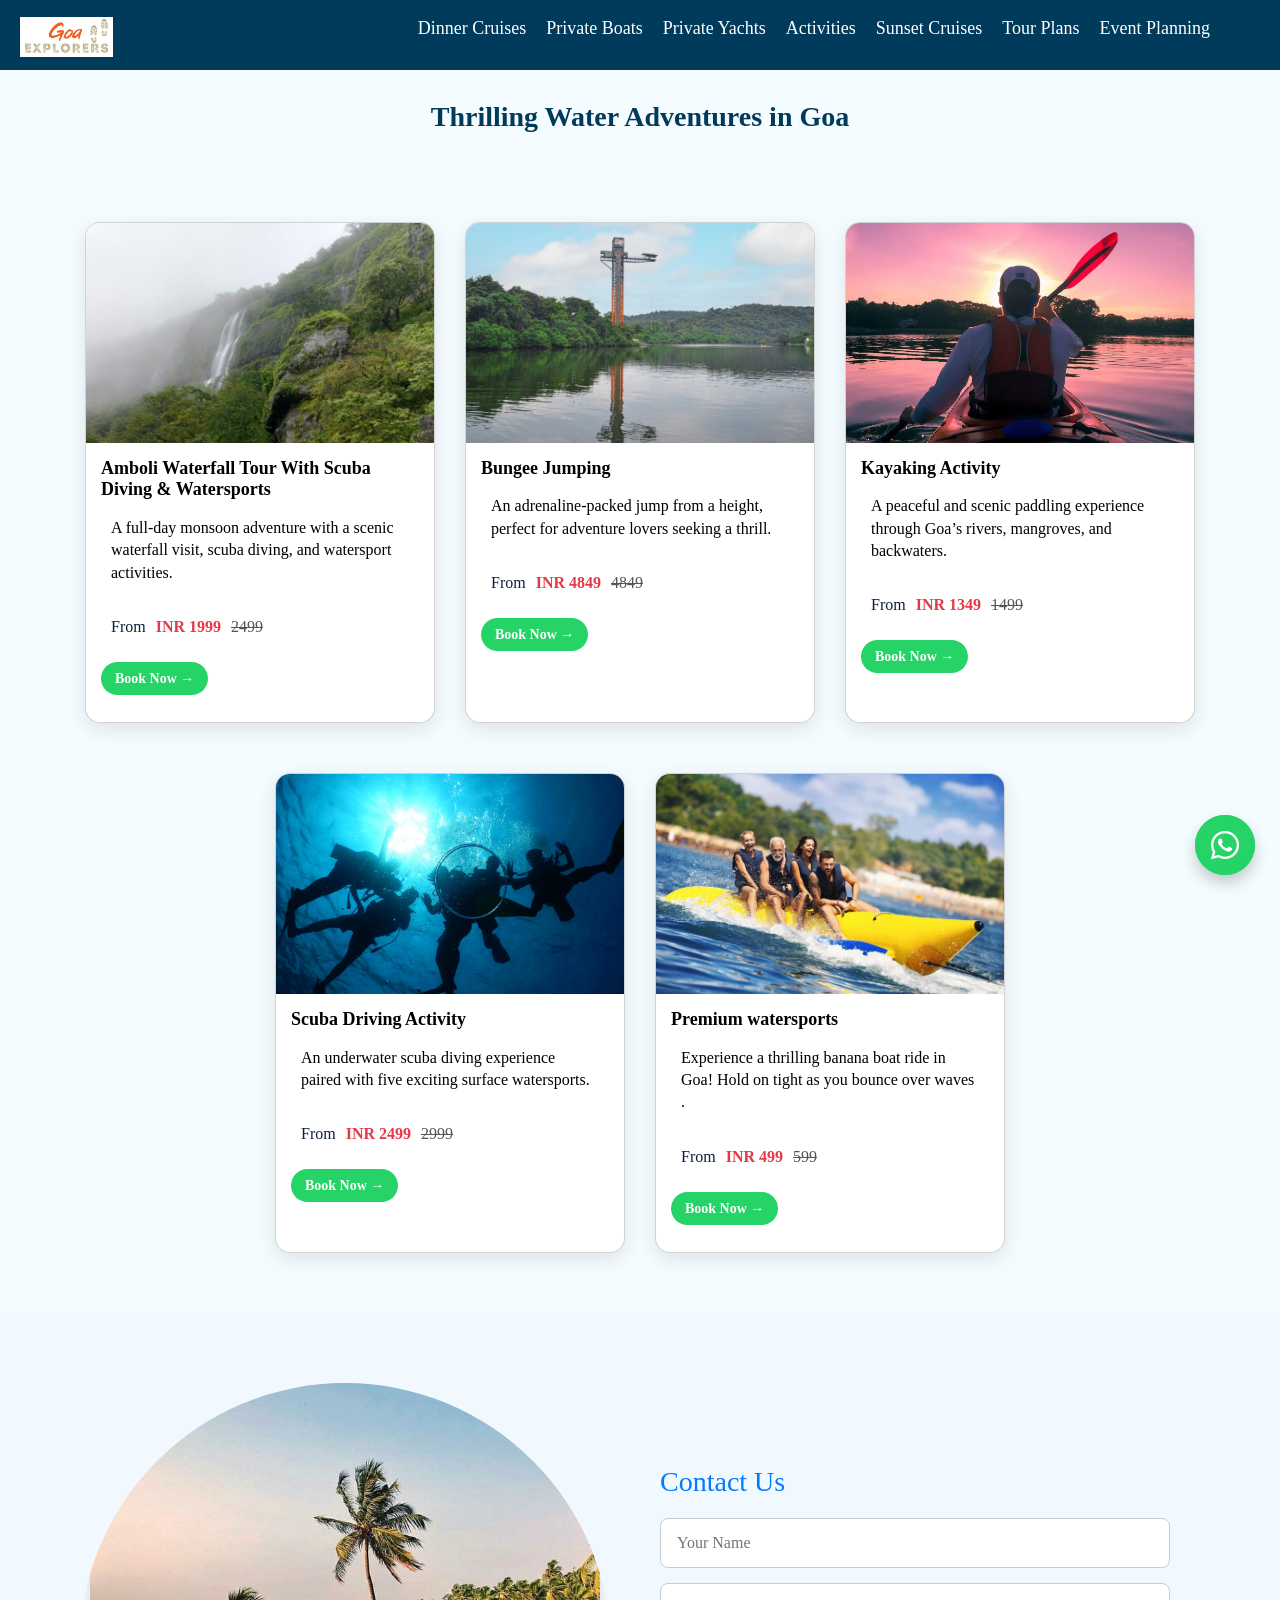
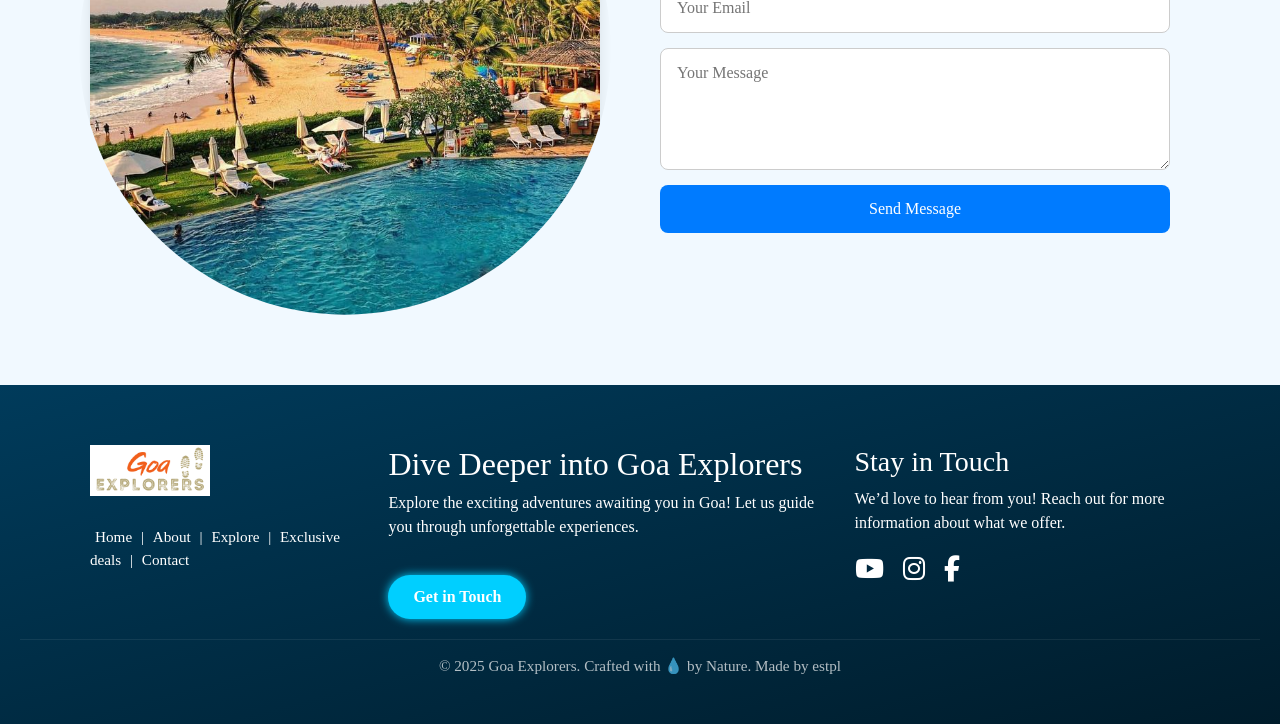
==== activities.html @ 450d6b51 "uploaded new files" ====
<!DOCTYPE html>
<html lang="en">
<head>
  <meta charset="UTF-8">
  <meta name="viewport" content="width=device-width, initial-scale=1.0">
  <title>Goa Explorer</title>
  <link rel="icon" type="image/png" sizes="32x32" href="./assets/images/favicon-32x32.png">
  <link href="https://cdn.jsdelivr.net/npm/bootstrap@5.3.0-alpha1/dist/css/bootstrap.min.css" rel="stylesheet">
  <link rel="stylesheet" href="https://cdnjs.cloudflare.com/ajax/libs/font-awesome/6.5.0/css/all.min.css"/>
  <link rel="stylesheet" href="https://unpkg.com/swiper/swiper-bundle.min.css" />
  <link rel="stylesheet" href="./assets/css/style.css">
  <link rel="stylesheet" href="./assets/css/style1.css">
</head>
<body>
  <!-- Top Navbar with Logo -->
  <div class="navbar">
  <img src="./assets/Logo2.png" alt="Goa Logo" class="logo">

  <!-- hamburger / close trigger -->
  <span class="toggle-btn" onclick="toggleNav()">&#9776;</span>

  <ul class="nav-items">
    <li><a href="dinner-cruise.html">Dinner Cruises</a></li>
    <li><a href="private-boats.html">Private Boats</a></li>
    <li><a href="private-yachts.html">Private Yachts</a></li>
    <li><a href="activities.html">Activities</a></li>
    <li><a href="sunset.html">Sunset Cruises</a></li>
    <li><a href="tours.html">Tour Plans</a></li>
    <li><a href="event.html">Event Planning</a></li>
  </ul>
</div>

 
  <!-- Sidebar (Hidden by Default) -->
    <div id="sidebar" class="sidebar">
  <span class="close-btn" onclick="toggleNav()">&times;</span>

  <ul>
    <li><a href="dinner-cruise.html">Dinner Cruises</a></li>
    <li><a href="private-boats.html">Private Boats</a></li>
    <li><a href="private-yachts.html">Private Yachts</a></li>
    <li><a href="activities.html">Activities</a></li>
    <li><a href="sunset.html">Sunset Cruises</a></li>
    <li><a href="tours.html">Tour Plans</a></li>
    <li><a href="event.html">Event Planning</a></li>
  </ul>

  <!-- keep your promo + socials if you still need them -->
  <div class="stay-in-touch">
    <h2>Stay in Touch</h2>
    <p>We’d love to hear from you! Reach out for more information about what we offer.</p>
  </div>
</div>


<h2 class="section-heading">Thrilling Water Adventures in Goa</h2>
 <div class="card-container">

    <div class="card">
      <div class="card-img">
        <img src="./assets/images/activities/amboli-waterfall.jpg" alt="Amboli Waterfall Tour With Scuba Diving & Watersports" />
        
      </div>

      <div class="card-body">
        <h4>Amboli Waterfall Tour With Scuba Diving & Watersports</h4>
        <p class="description">
        A full-day monsoon adventure with a scenic waterfall visit, scuba diving, and watersport activities.
        </p>

         <p class="price">
          From <span class="discounted">INR 1999</span>
          <span class="original">2499</span>
        </p>

        <div class="card-info">
           <a href="https://wa.me/+918806344851?text=Hi%20I%20want%20details%20about%20the%20tour" class="explore-btn">Book Now →</a>
        </div>
      </div>
    </div>

    <div class="card">
      <div class="card-img">
        <img src="./assets/images/activities/bungee-jumping.jpeg" alt="Bungee Jumping " />
        
      </div>

      <div class="card-body">
        <h4>Bungee Jumping</h4>
        <p class="description">
           An adrenaline-packed jump from a height, perfect for adventure lovers seeking a thrill.
        </p>

         <p class="price">
          From <span class="discounted">INR 4849</span>
          <span class="original">4849</span>
        </p>

        <div class="card-info">
           <a href="https://wa.me/+918806344851?text=Hi%20I%20want%20details%20about%20the%20tour" class="explore-btn">Book Now →</a>
        </div>
      </div>
    </div>

    <div class="card">
      <div class="card-img">
        <img src="./assets/images/activities/kayaking.jpeg" alt="Kayaking Activity" />
        
      </div>

      <div class="card-body">
        <h4>Kayaking Activity</h4>
        <p class="description">
         A peaceful and scenic paddling experience through Goa’s rivers, mangroves, and backwaters.
        </p>

         <p class="price">
          From <span class="discounted">INR 1349</span>
          <span class="original">1499</span>
        </p>

        <div class="card-info">
           <a href="https://wa.me/+918806344851?text=Hi%20I%20want%20details%20about%20the%20tour" class="explore-btn">Book Now →</a>
        </div>
      </div>
    </div>

    <div class="card">
      <div class="card-img">
        <img src="./assets/images/activities/scuba-driving.jpeg" alt="scuba " />
        
      </div>

      <div class="card-body">
        <h4>Scuba Driving Activity</h4>
        <p class="description">
          An underwater scuba diving experience paired with five exciting surface watersports.
        </p>

         <p class="price">
          From <span class="discounted">INR 2499</span>
          <span class="original">2999</span>
        </p>

        <div class="card-info">
           <a href="https://wa.me/+918806344851?text=Hi%20I%20want%20details%20about%20the%20tour" class="explore-btn">Book Now →</a>
        </div>
      </div>
    </div>

    <div class="card">
      <div class="card-img">
        <img src="./assets/images/activities/banana-ride-banana-boat-ride-in-goa-package.jpeg" alt="paradise cruises" />
        
      </div>

      <div class="card-body">
        <h4>Premium watersports</h4>
        <p class="description">
            Experience a thrilling banana boat ride in Goa! Hold on tight as you bounce over waves .        </p>

         <p class="price">
          From <span class="discounted">INR 499</span>
          <span class="original">599</span>
        </p>

        <div class="card-info">
           <a href="https://wa.me/+918806344851?text=Hi%20I%20want%20details%20about%20the%20tour" class="explore-btn">Book Now →</a>
        </div>
      </div>
    </div> 

  </div>

 
<!------------------------------ contact us section -->
      <section id="contact-us" style="margin-top: 0;">
        <div class="contact-section">
          
          <div class="contact-image">
            <img src="./assets/images/contact.jpg" alt="Goa Adventure" />
          </div>
      
          <div class="contact-form">
            <h2>Contact Us</h2>
            <form>
              <input type="text" placeholder="Your Name" required />
              <input type="email" placeholder="Your Email" required />
              <textarea rows="4" placeholder="Your Message" required></textarea>
              <button type="submit">Send Message</button>
            </form>
          </div>
      
        </div>
      </section>
      
 
<!--  WhatsApp Floating Button  -->
<a href="https://wa.me/+918806344851?text=Hi%20I%20want%20details%20about%20the%20tour"
   class="whatsapp-float"
   target="_blank"
   rel="noopener noreferrer">
  <i class="fab fa-whatsapp"></i>
</a>


<!------------------------footer  start -->
    <footer class="glass-footer">
      <div class="footer-wrapper">
        
        <!-- Left Column -->
        <div class="footer-col left">
          <img src="assets/Logo2.png" alt="Goa Logo" class="footer-logo">
          <div class="footer-links">
            <a href="#home">Home</a> | 
            <a href="#about">About</a> | 
            <a href="#explore">Explore</a> | 
             <a href="#deals">Exclusive deals</a> | 
            <a href="#contact-us">Contact</a>
          </div>
        </div>

        <!-- Middle Column -->
        <div class="footer-col middle">
          <h2>Dive Deeper into Goa Explorers</h2>
          <p>Explore the exciting adventures awaiting you in Goa! Let us guide you through unforgettable experiences.</p>
          <a href="https://wa.me/+918806344851?text=Hi%20I%20want%20details%20about%20the%20tour" class="footer-btn">Get in Touch</a>
        </div>

        <!-- Right Column -->
        <div class="footer-col right">
          <h3>Stay in Touch</h3>
          <p>We’d love to hear from you! Reach out for more information about what we offer.</p>
          <div class="footer-icons">
            <a href="https://youtube.com/@goaexplorers?si=KaJ2-dlSNOkFg_m8" target="_blank"><i class="fab fa-youtube"></i></a>
            <a href="https://www.instagram.com/goa_explorers_official?igsh=MWUyYmFjbGliZnA1eA%3D%3D&utm_source=qr" target="_blank"><i class="fab fa-instagram"></i></a>
            <a href="https://www.facebook.com/share/1ZD6eZBA3d/?mibextid=wwXIfr" target="_blank"><i class="fab fa-facebook-f"></i></a>
          </div>
        </div>
      </div>

      <p class="footer-copy">© 2025 Goa Explorers. Crafted with 💧 by Nature. Made by estpl</p>

    </footer>


<!------------------------------ footer end -->
  <script src="./assets/js/script.js"></script>
  
</body>
</html>
---- assets/css/style.css ----
body {
  font-family: Georgia, 'Times New Roman', Times, serif;
  margin: 0;
  padding: 0;
  overflow-x: hidden;
  color: #fff;
  background-color: #f4fcff;
}

section {
  padding: 45px 20px;
  text-align: center;
}

a {
  text-decoration: none;
}

/*---------------------------------------- Navbar  css----------------------------------------------*/
.navbar {
  background: rgba(255, 255, 255, 0.1); 
  padding: 15px 20px;
  position: fixed;
  width: 100%;
  top: 0;
  height: 70px;
  z-index: 100;
  display: flex;
  justify-content: space-between;
  align-items: center;

}

.navbar .logo {
  height: 40px;
  /* width:100px; */
}

.navbar .toggle-btn {
  font-size: 30px;
  cursor: pointer;
  display: none;
  color: white;
  margin-right: 15px;
}

.nav-items {
  list-style: none;
  padding: 0;
  margin-right: 50px;
  display: flex;
  justify-content: flex-end;
  align-items: center;
}

.nav-items li {
  margin-left: 20px;
}

.nav-items a {
  color: white;
  text-decoration: none;
  font-size: 18px;
  position: relative;
}

.nav-items a::after {
  content: '';
  position: absolute;
  width: 0%;
  height: 2px;
  background-color: #fff;
  bottom: -4px;
  left: 0;
  transition: 0.3s ease-in-out;
}

.nav-items a:hover::after {
  width: 100%;
}
.navbar.scrolled {
  background-color: #003b5b;
  box-shadow: 0 2px 5px rgba(0, 0, 0, 0.05); 
  color:#fff;
  backdrop-filter: none;
  -webkit-backdrop-filter: none;
  border-bottom: 1px solid #ccc; 
}

/* ------------------------------------Sidebar css----------------------------------------------- */
.sidebar {
  height: 100%;
  width: 250px;
  position: fixed;
  top: 0;
  right: -250px;
  background-color: #333;
  color: white;
  transition: 0.3s;
  padding-top: 60px;
  z-index: 1000;
}

.sidebar.open {
  right: 0;
}

.sidebar ul {
  list-style: none;
  padding: 0;
}

.sidebar ul li {
  padding: 15px;
}

.sidebar ul li a {
  color: white;
  text-decoration: none;
}

.close-btn {
  font-size: 30px;
  position: absolute;
  top: 10px;
  left: 15px;
  color: #fff !important;
  cursor: pointer;
}
.sidebar .stay-in-touch,
.sidebar .adventure-goa {
  padding: 20px;
  border-top: 1px solid rgba(255, 255, 255, 0.2);
}

.sidebar .stay-in-touch h2,
.sidebar .adventure-goa h2 {
  font-size: 1.2rem;
  margin-bottom: 10px;
  color: #00a6ff;
}

.sidebar .stay-in-touch p,
.sidebar .adventure-goa p {
  font-size: 1rem;
  line-height: 1.5;
  color: #ccc;
}
/* Social Icons container */
.sidebar .social-icons {
  display: flex;
  justify-content: center;
  gap: 15px;
  padding: 20px 0;
  border-top: 1px solid rgba(255, 255, 255, 0.2);
}

/* Social icons styling */
.sidebar .social-icons a {
  font-size: 2.3rem;
  color: white;
  transition: transform 0.3s ease, color 0.3s ease;
}

/* Hover effect for icons */
.sidebar .social-icons a:hover {
  color: #00a6ff;
  transform: scale(1.2);
}

/* ----------------------------------------------Home Section css start --------------------------------------- */
#home {
  position: relative;
  height: 100vh;
  display: flex;
  flex-direction: column;
  justify-content: center;
  align-items: center;
  text-align: center;
  overflow: hidden;
}

.video-background video {
  width: 100%;
  height: 100vh;
  object-fit: cover;
  position: absolute;
  top: 0;
  left: 0;
  z-index: -1;
}
#video-placeholder {
  position: absolute;
  top: 0;
  left: 0;
  width: 100%;
  height: 100vh;
  object-fit: cover;
  z-index: -1;
}

.content {
  position: absolute;
  top: 70%;
  left: 50%;
  transform: translate(-50%, -50%);
  text-align: center;
  color: #fff;
}

.content h1 {
  font-size: 2.5rem;
}

.content p {
  font-size: 1.4rem;
}

.btn {
  padding: 10px 20px;
  font-size: 1rem;
  border-radius: 10px;
  background-color: #fff;
  border: none;
  cursor: pointer;
}

.dots {
  margin-top: 20px;
  display: flex;
  justify-content: center;
  flex-wrap: wrap;
}

.dot {
  font-size: 3rem;
  cursor: pointer;
  margin: 0 8px;
}
.dot:focus {
  outline: none;
  box-shadow: 0 0 5px aqua;
  transform: scale(1.2);
  background-color: aqua;
}

/*-----------------------------------------About section css start----------------------------------------*/
#about{
  scroll-margin-top: 70px;
}
.about-section {
  display: flex;
  flex-wrap: wrap;
  padding:25px;
  background-color: #f4fcff;
  align-items: center;
  justify-content: center;
  gap: 60px;
  position: relative;
}

.about-images {
  position: relative;
  width: 600px;
  height: 450px;
  display: flex;
  opacity: 0; 
  animation: fadeInLeft 3s forwards; 
}

.left-image {
  width: 60%;
  height: 100%;
  position: relative;
  opacity: 0;  
  animation: fadeInLeft 3s forwards; 
}

.left-image img {
  width: 100%;
  height: 100%;
  object-fit: cover;
  border-radius: 10px;
  box-shadow: 0 4px 10px rgba(0, 0, 0, 0.2);
}

.right-image {
  width: 40%;
  height: 50%;
  position: relative;
  margin-left: 20px;
  margin-top: 10px;
}

.right-image img {
  width: 100%;
  height: 100%;
  object-fit: cover;
  border-radius: 10px;
  box-shadow: 0 4px 10px rgba(0, 0, 0, 0.2);
}

.adventure-img {
  position: absolute;
  top:60%;
  bottom: -40px;
  left: 250px;
  width: 60%;
  height: 350px;
  object-fit: cover;
  border-radius: 10px;
  box-shadow: 0 6px 15px rgba(0, 0, 0, 0.25);
  z-index: 3;
  background: #fff;
}

.about-text {
  max-width: 500px;
  text-align: justify;
  opacity: 0; 
  animation: fadeInRight 3s forwards 0.4s; 
}

.about-text h2 {
  font-size: 2.4rem;
  margin-bottom: 20px;
  color: #004f63;
}

.about-text p {
  font-size: 1.1rem;
  padding-top: 10px;
  line-height: 1.6;
  color: #333;
}

/* --------------------------------Animation---------------------------------- */
@keyframes fadeInLeft {
  0% {
    opacity: 0;
    transform: translateX(-50px);
  }
  100% {
    opacity: 1;
    transform: translateX(0);
  }
}

@keyframes fadeInRight {
  0% {
    opacity: 0;
    transform: translateX(50px);
  }
  100% {
    opacity: 1;
    transform: translateX(0);
  }
}

/* animation for video  */
@keyframes revealClip {
  0% {
    clip-path: circle(9.4% at 0 52%);
  }
  100% {
    clip-path: circle(73.0% at 50% 53%);
  }
}

.clip-animate {
  animation: revealClip 0.8s ease forwards;
}

html {
  scroll-behavior: smooth;
}

/* media query ----------------------------------------------------*/
@media (max-width: 768px) {
  .nav-items {
    display: none;
  }

  .navbar .toggle-btn {
    display: block;
  }

  .sidebar {
    right: -250px;
  }

  .sidebar.open {
    right: 0;
  }

  .sidebar ul li {
    padding: 20px;
    border-bottom: 1px solid #444;
  }

  .video-background video {
    height: 100vh;
  }

  .content h1 {
    font-size: 2rem; 
  }

  .content p {
    font-size: 1.2rem; 
  }

  .dots {
    margin-top: 10px;
    font-size: 2rem;
    padding-bottom: 20px;
    display: flex;
    justify-content: center;
  }

  .dot {
    font-size: 2.5rem;
    margin: 0 6px;
  }

  .about-section {
    flex-direction: column;
    padding: 40px 20px;
    gap: 30px;
  }

  .about-images {
    width: 100%;
    max-width: 600px; 
    height: auto;
    display: flex;
    flex-direction: column;
    align-items: center;
    gap: 20px;
    /* animation: none;  */
  }

  .left-image, .right-image {
    width: 90%;
    height: auto;
    margin: 0;
  }

  .left-image img, .right-image img {
    width: 100%;
    height: auto;
    object-fit: cover;
  }

  .adventure-img {
    position: static;
    width: 90%;
    height: auto;
    margin-top: 20px;
    transform: none;
  }

  .about-text {
    max-width: 100%;
    text-align: center;
    margin-top: 20px;
    text-align: justify;
  }

  .about-text h2 {
    font-size: 1.8rem;
  }

  .about-text p {
    font-size: 1rem;
  }
}


/* media query for about styling------------------------------------- */
@media (max-width: 1100px) and (min-width: 769px) {
  .about-section {
    display: flex;
    flex-wrap: wrap;
    padding:20px;
    background-color: #f4fcff;
    align-items: center;
    justify-content: center;
    gap: 60px;
    position: relative;
  }
  
  .about-images {
    position: relative;
    width: 600px;
    height: 450px;
    display: flex;
  }
  
  .left-image {
    width: 60%;
    height: 100%;
    position: relative;
  }
  
  .left-image img {
    width: 100%;
    height: 100%;
    object-fit: cover;
    border-radius: 10px;
    box-shadow: 0 4px 10px rgba(0, 0, 0, 0.2);
  }
  
  .right-image {
    width: 40%;
    height: 50%;
    position: relative;
    margin-left: 20px;
    margin-top: 10px;
  }
  
  .right-image img {
    width: 100%;
    height: 100%;
    object-fit: cover;
    border-radius: 10px;
    box-shadow: 0 4px 10px rgba(0, 0, 0, 0.2);
  }
  
  .adventure-img {
    position: absolute;
    top:60%;
    bottom: -40px;
    left: 250px;
    width: 60%;
    height: 350px;
    object-fit: cover;
    border-radius: 10px;
    box-shadow: 0 6px 15px rgba(0, 0, 0, 0.25);
    z-index: 3;
    background: #fff;
  }
  
  .about-text {
    margin-top: 110px;
    max-width: 500px;
  }
  
  .about-text h2 {
    font-size: 2rem;
    margin-bottom: 20px;
    color: #004f63;
  }
  
  .about-text p {
    font-size: 1.1rem;
    line-height: 1.6;
    color: #333;
  }
}

/* contact us css start------------------------------- */
#contact-us {
  margin-top: 170px;
  background-color: #f1f9ff;
  padding: 60px 20px;
}

.contact-section {
  display: flex;
  justify-content: space-between;
  align-items: center;
  flex-wrap: wrap;
  gap: 40px;
  max-width: 1100px;
  margin: auto;
}

.contact-image {
  flex: 1;
  min-width: 280px;
  display: flex;
  justify-content: center;
  align-items: center;
}

.contact-image img {
  width: 100%;
  max-width: 600px;
  /* border-radius: 12px; */
  box-shadow: 0 4px 15px rgba(0, 0, 0, 0.1);
  clip-path: circle(50% at 50% 50%);
  transition: all 0.3s ease;
}

.contact-form {
  flex: 1;
  min-width: 300px;
  padding: 20px;
}

.contact-form h2 {
  font-size: 28px;
  margin-bottom: 20px;
  color: #007bff;
  text-align: left;
}

.contact-form form {
  display: flex;
  flex-direction: column;
  gap: 15px;
}

.contact-form input,
.contact-form textarea {
  padding: 12px 16px;
  font-size: 16px;
  border: 1px solid #ccc;
  border-radius: 8px;
  outline: none;
  transition: border-color 0.3s;
}

.contact-form input:focus,
.contact-form textarea:focus {
  border-color: #007bff;
}

.contact-form button {
  background-color: #007bff;
  color: #fff;
  padding: 12px;
  font-size: 16px;
  border: none;
  border-radius: 8px;
  cursor: pointer;
  transition: background-color 0.3s ease;
}

.contact-form button:hover {
  background-color: #0056b3;
}

/* Mobile responsiveness */
@media (max-width: 768px) {
  .contact-section {
    flex-direction: column;
    text-align: center;
  }

  .contact-image img {
    max-width: 90%;
    clip-path: none;
    border-radius: 12px;
  }

  .contact-form {
    width: 100%;
    padding: 10px;
  }

  .contact-form h2 {
    text-align: center;
  }
}

/* footer css----------------------------------------------- */
.glass-footer {
  position: relative;
  background: linear-gradient(to bottom right, #003b5b, #001c2b);
  color: white;
  padding: 60px 20px 30px;
  text-align: center;
}
.footer-wrapper {
  display: flex;
  flex-wrap: wrap;
  justify-content: space-between;
  max-width: 1100px;
  margin: auto;
  text-align: left;
  gap: 30px;
}

.footer-col.left {
  flex: 0.8; 
  min-width: 180px; 
}

.footer-col.middle{
  flex: 1.3; 
}
.footer-col.right{
  flex :1;
}

.footer-logo {
  width: 120px;
  margin-bottom: 20px;
}

.footer-links {
  font-size: 0.95em;
  margin-top: 10px;
}

.footer-links a {
  color: white;
  text-decoration: none;
  margin: 0 5px;
  transition: color 0.3s ease;
}

.footer-links a:hover {
  color: #00eaff;
}

.footer-btn {
  display: inline-block;
  margin-top: 20px;
  padding: 10px 25px;
  background: #00cfff;
  color: white;
  border-radius: 50px;
  text-decoration: none;
  font-weight: bold;
  box-shadow: 0 0 10px #00cfff;
  transition: 0.3s ease;
}

.footer-btn:hover {
  background: #008eb8;
  transform: scale(1.05);
}

.footer-icons a {
  margin-right: 15px;
  font-size: 1.6rem;
  color: #ffffff;
  transition: 0.3s ease;
}

.footer-icons a:hover {
  color: #00eaff;
}

.footer-copy {
  margin-top: 20px;
  font-size: 0.95rem;
  opacity: 0.7;
  border-top: 1px solid rgba(255,255,255,0.1);
  padding-top: 15px;
}

/* Smooth scrolling effect */
html {
  scroll-behavior: smooth;
}

.card-section h1 {
  font-size: 3.5rem !important;
  color: #000;
}
.card-section p {
  font-size: 1.8rem;
  color: #000;
}
.card-section h1, .card-section p {
  animation: fadeZoom 1.2s ease;
}

@keyframes fadeZoom {
  from {
    opacity: 0;
    transform: scale(0.95);
  }
  to {
    opacity: 1;
    transform: scale(1);
  }
}
/* WhatsApp floating button */
.whatsapp-float{
  position: fixed;
  width: 60px;
  height: 60px;
  bottom: 25px;          /* distance from bottom */
  right: 25px;           /* distance from right  */
  background:#25D366;    /* WhatsApp green       */
  color:#fff;
  border-radius:50%;
  display:flex;
  justify-content:center;
  align-items:center;
  font-size:32px;
  z-index:9999;
  box-shadow:0 8px 15px rgba(0,0,0,.2);
  transition:transform .2s ease-in-out;
}
.whatsapp-float:hover{
  transform:scale(1.1);
}

/* Expanding ring pulse */
@keyframes wpPulse {
  0%   { transform: scale(1);   opacity: .6; }
  70%  { transform: scale(1.8); opacity: 0;  }
  100% { transform: scale(2);   opacity: 0;  }
}

.whatsapp-float::after {
  content: '';
  position: absolute;
  inset: 0;                 
  border-radius: 50%;
  border: 3px solid #25D366;
  animation: wpPulse 1.6s ease-out infinite;
  pointer-events: none;      
}


/* -----------------------------explore section css------------------------------ */
.carousel-section {
  padding: 40px;
  background-color: #f5fbff;
  text-align: center;
}

.carousel-section h2 {
  margin-bottom: 30px;
  font-size: 2.3rem;
  color: #004f63;
}

.swiper {
  width: 90%;
  padding-bottom: 50px;
}

.swiper-slide {
  display: flex;
  justify-content: center;
}

.card {
  margin-top: 20px;
  background: white;
  border-radius: 15px;
  overflow: hidden;
  width: 250px;
  box-shadow: 0 6px 20px rgba(0,0,0,0.1);
  transition: transform 0.3s;
  padding: 0;
}

.card:hover {
  transform: translateY(-10px);
}

.card img {
  width: 100%;
  height: 160px;
  object-fit: cover;
}

.card h3 {
  font-size: 1.3rem;
  margin: 10px 0 5px;
  color: #000;
}

.card p {
  font-size: 0.9rem;
  color: #0F1E3C;
  padding: 0 10px 15px;
}
.card-link {
  text-decoration: none;
  color: inherit;
  display: block;
}
---- assets/css/style1.css ----
.navbar {
  background:#003b5b; 
  padding: 15px 20px;
  position: fixed;
  width: 100%;
  top: 0;
  height: 70px;
  z-index: 100;
  display: flex;
  justify-content: space-between;
  align-items: center;

}
/* ------------------------------Explore section css-------------------------  */


/* ── Heading style ──────────────*/
.section-heading{
  font-size:28px;
  font-weight:700;
  color:#003b5b;     
  text-align:center;
  line-height:1.2;
 margin-top:100px;  
}

@media(max-width:600px){
  .section-heading{
    font-size:22px;  
    margin-bottom:28px;
  }
}

/* ——— Container stays the same ——— */
.card-container{
  display:flex; 
  flex-wrap:wrap; 
  justify-content:center;
  gap:30px;
  padding:60px;
}

/* ——— Card ——— */
.card{
  background:#fff;
  border-radius:15px;
  box-shadow:0 6px 20px rgba(0,0,0,.1);
  width:350px;                      
  overflow:hidden;
  transition:.3s transform;
  display:flex; flex-direction:column;
}
.card:hover{ transform:translateY(-8px); }

/* shorter hero image */
.card-img img{
  width:100%;
  height:220px;                   
  object-fit:cover;
  display:block;
}

.card-body{
  padding:15px;
  display:flex; 
  flex-direction:column;
  flex:1;                          
}

.card-body h4{
  font-size:18px;
  font-weight:600;
  color:#000;
  margin:0 0 6px;
}
.card-body .description{ 
  padding-top: 10px;
  font-size:1rem; 
  color:#000; 
  line-height:1.4; 
  margin:0 0 8px; 
}

.card-body .price{ 
   font-size:1rem !important;
   margin:8px 0; 
   font-weight:500; 
  }

.price .discounted{ 
  color:#e63946; 
  font-weight:700; 
  margin:0 6px; 
}
.price .original{ 
  text-decoration:line-through;
   color:#555;
    font-size:1rem; }

.card-info{
  font-size:1rem; 
  color:#000;
   display:flex;
  justify-content:space-between;
  margin-bottom:12px;
}
.card-info i{ color:#0d6efd; margin-right:4px; }

/* ——— Explore button ——— */
.explore-btn{
  margin-top:auto;                 
  align-self:flex-end;
  background:#25D366;
  color:#fff;
  padding:6px 14px;
  border-radius:20px;
  font-size:14px; font-weight:600;
  display:inline-flex; align-items:center; gap:6px;
  text-decoration:none;
  transition:.2s background, .2s transform;
}
.explore-btn i{ 
  font-size:0.87rem; 
}
.explore-btn:hover{
  background:#25D366;
  transform:translateX(3px);
}

/* ——— Mobile width override ——— */
@media(max-width:768px){
  .card{ width:90%; }
}
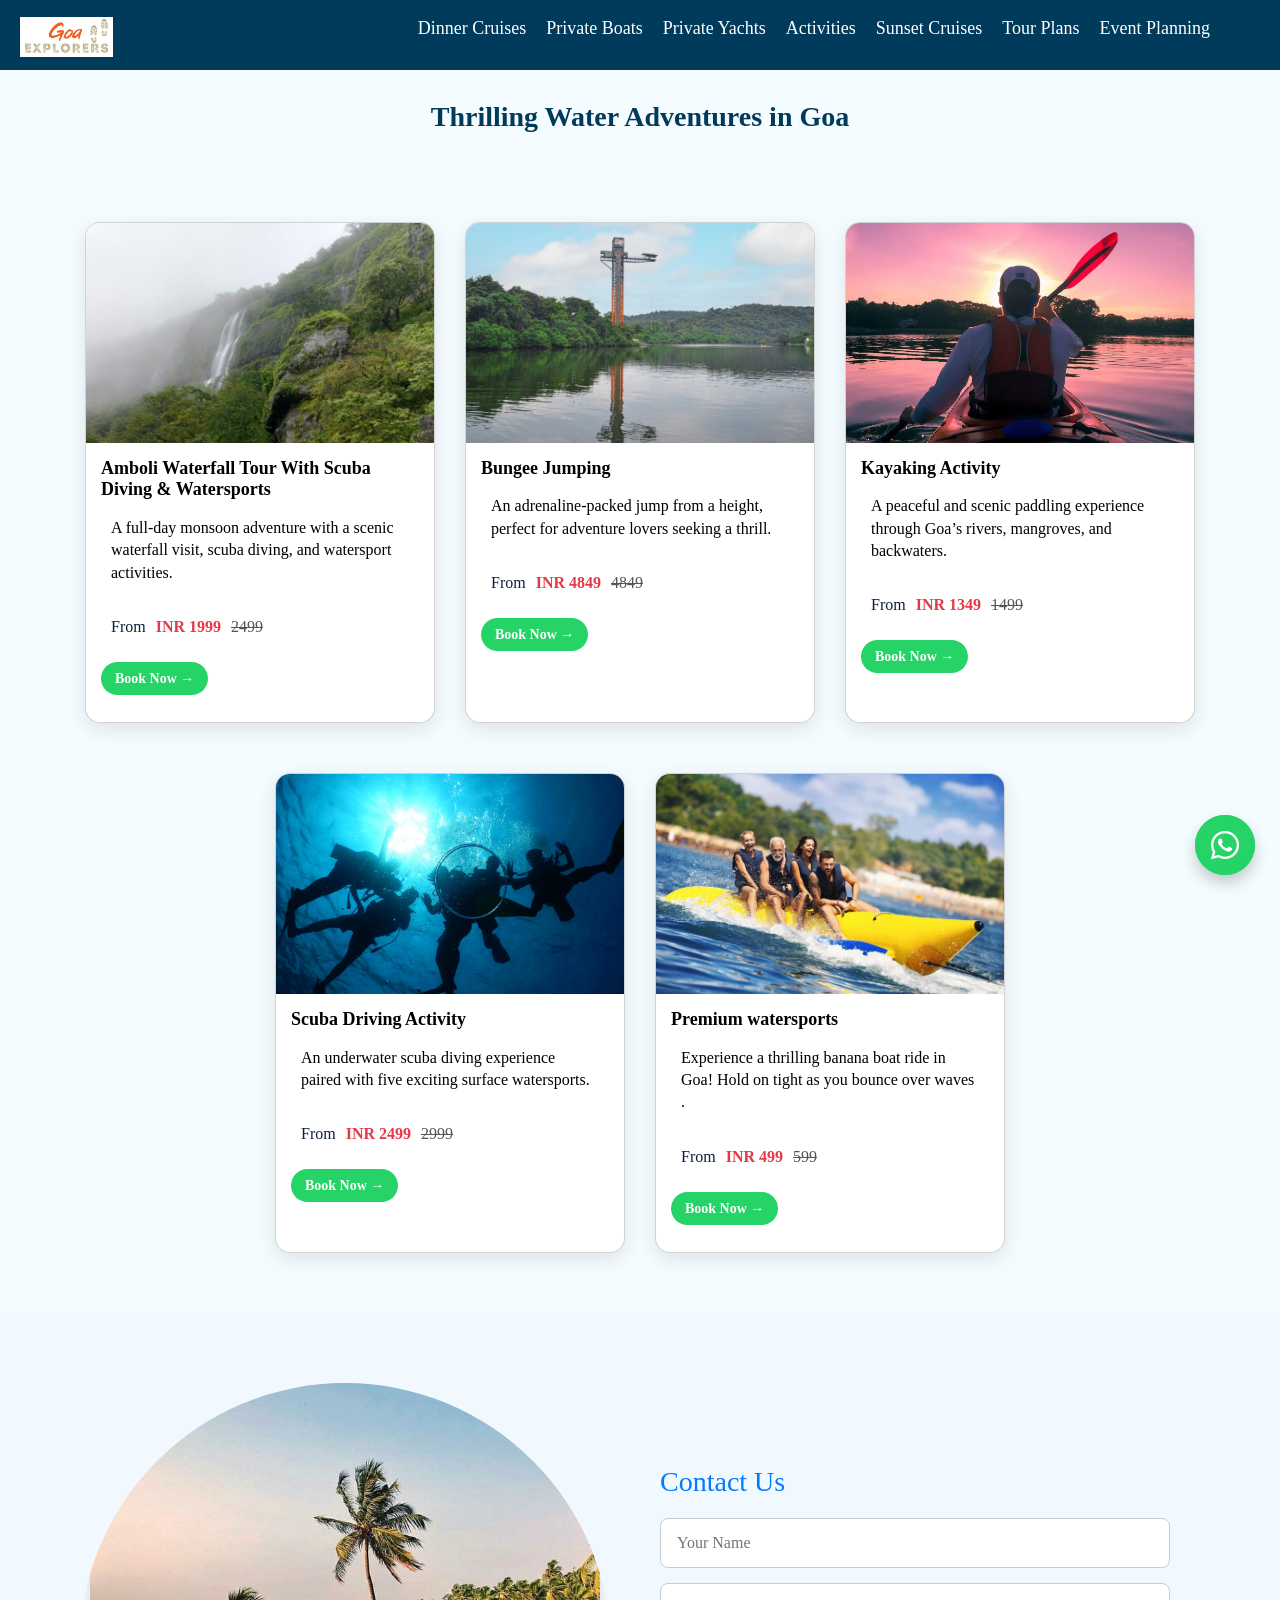
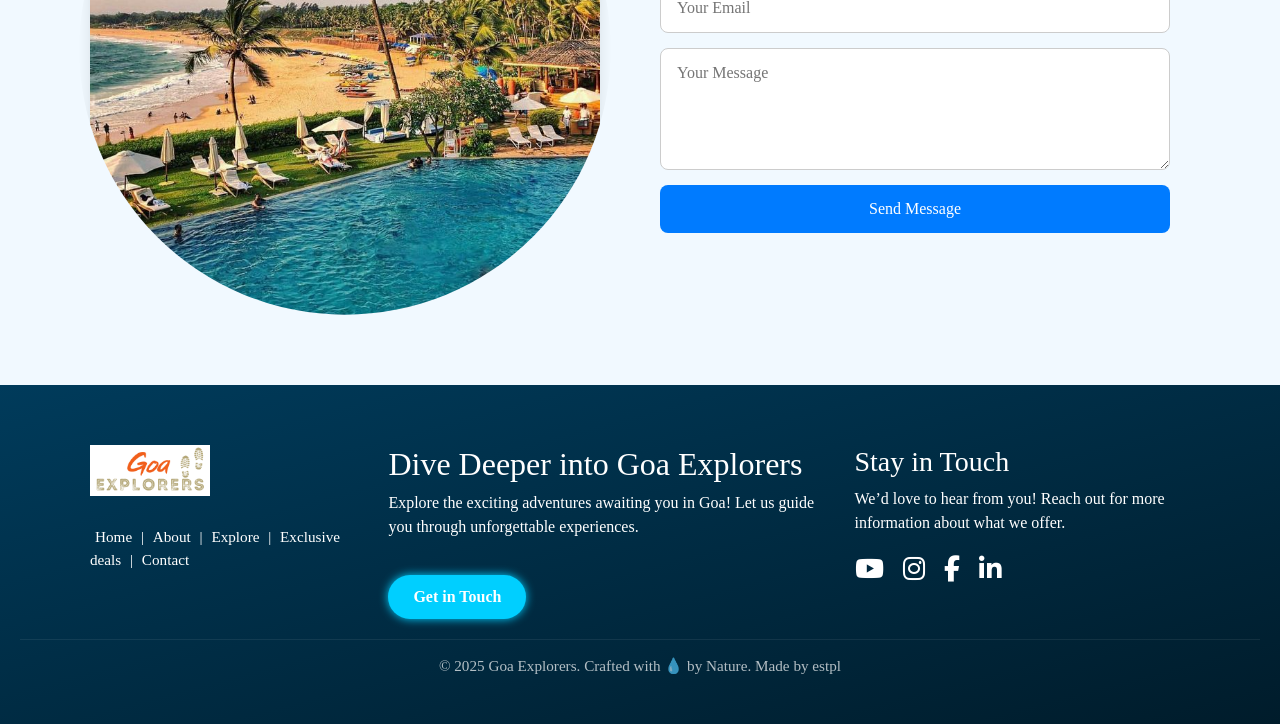
==== commit 10959333: "changes" ====
--- a/activities.html
+++ b/activities.html
@@ -235,6 +235,8 @@
             <a href="https://youtube.com/@goaexplorers?si=KaJ2-dlSNOkFg_m8" target="_blank"><i class="fab fa-youtube"></i></a>
             <a href="https://www.instagram.com/goa_explorers_official?igsh=MWUyYmFjbGliZnA1eA%3D%3D&utm_source=qr" target="_blank"><i class="fab fa-instagram"></i></a>
             <a href="https://www.facebook.com/share/1ZD6eZBA3d/?mibextid=wwXIfr" target="_blank"><i class="fab fa-facebook-f"></i></a>
+            <a href="https://www.linkedin.com/company/goa-explorers/" target="_blank"><i class="fab fa-linkedin-in"></i></a>
+
           </div>
         </div>
       </div>
--- a/assets/css/style.css
+++ b/assets/css/style.css
@@ -179,17 +179,27 @@
   align-items: center;
   text-align: center;
   overflow: hidden;
-}
-
+  padding: 0;
+}
+.video-background {
+  position: relative;   /* necessary to create a stacking context */
+  width: 100%;
+  height: 100vh;
+  overflow: hidden;
+}
+
+/* Video should be at the bottom */
 .video-background video {
+  position: absolute;
+  top: 0;
+  left: 0;
   width: 100%;
   height: 100vh;
   object-fit: cover;
-  position: absolute;
-  top: 0;
-  left: 0;
-  z-index: -1;
-}
+  z-index: 0;
+}
+
+/* Poster image above video */
 #video-placeholder {
   position: absolute;
   top: 0;
@@ -197,9 +207,12 @@
   width: 100%;
   height: 100vh;
   object-fit: cover;
-  z-index: -1;
-}
-
+  z-index: 1;
+  transition: opacity 0.4s ease;
+  pointer-events: none;
+}
+
+/* Content on top of both */
 .content {
   position: absolute;
   top: 70%;
@@ -207,6 +220,7 @@
   transform: translate(-50%, -50%);
   text-align: center;
   color: #fff;
+  z-index: 2;
 }
 
 .content h1 {
@@ -376,8 +390,55 @@
   scroll-behavior: smooth;
 }
 
+.things-to-do {
+  padding: 50px 20px;
+  text-align: center;
+  margin-top: 170px;
+}
+
+.things-to-do h2 {
+  font-size: 2em;
+  margin-bottom: 30px;
+  color: #222;
+}
+
+.activities-grid {
+  display: flex;
+  flex-wrap: wrap;
+  justify-content: center;
+  gap: 25px;
+}
+
+.activity-card {
+  width: 120px;
+  text-align: center;
+  cursor: pointer;
+  transition: transform 0.3s;
+}
+
+.activity-card:hover {
+  transform: scale(1.05);
+}
+
+.activity-card img {
+  width: 100%;
+  border-radius: 15px;
+  height: 100px;
+  object-fit: cover;
+}
+
+.activity-card p {
+  margin-top: 10px;
+  font-weight: 600;
+  color: #333;
+}
+
+
 /* media query ----------------------------------------------------*/
 @media (max-width: 768px) {
+  #home{
+    padding: 0;
+  }
   .nav-items {
     display: none;
   }
@@ -403,6 +464,9 @@
     height: 100vh;
   }
 
+  .content {
+    top: 50%;
+  }
   .content h1 {
     font-size: 2rem; 
   }
@@ -428,6 +492,7 @@
     flex-direction: column;
     padding: 40px 20px;
     gap: 30px;
+    margin-bottom: 2rem;
   }
 
   .about-images {
@@ -475,6 +540,10 @@
   .about-text p {
     font-size: 1rem;
   }
+  .things-to-do{
+      padding-top: 0;        
+      margin-top: 2.5rem;    
+    }
 }
 
 
@@ -562,7 +631,7 @@
 
 /* contact us css start------------------------------- */
 #contact-us {
-  margin-top: 170px;
+  /* margin-top: 170px; */
   background-color: #f1f9ff;
   padding: 60px 20px;
 }
@@ -883,4 +952,3 @@
 }
 
 
-
--- a/assets/css/style1.css
+++ b/assets/css/style1.css
@@ -129,5 +129,5 @@
 
 /* ——— Mobile width override ——— */
 @media(max-width:768px){
-  .card{ width:90%; }
+  .card{ width:99%; }
 }
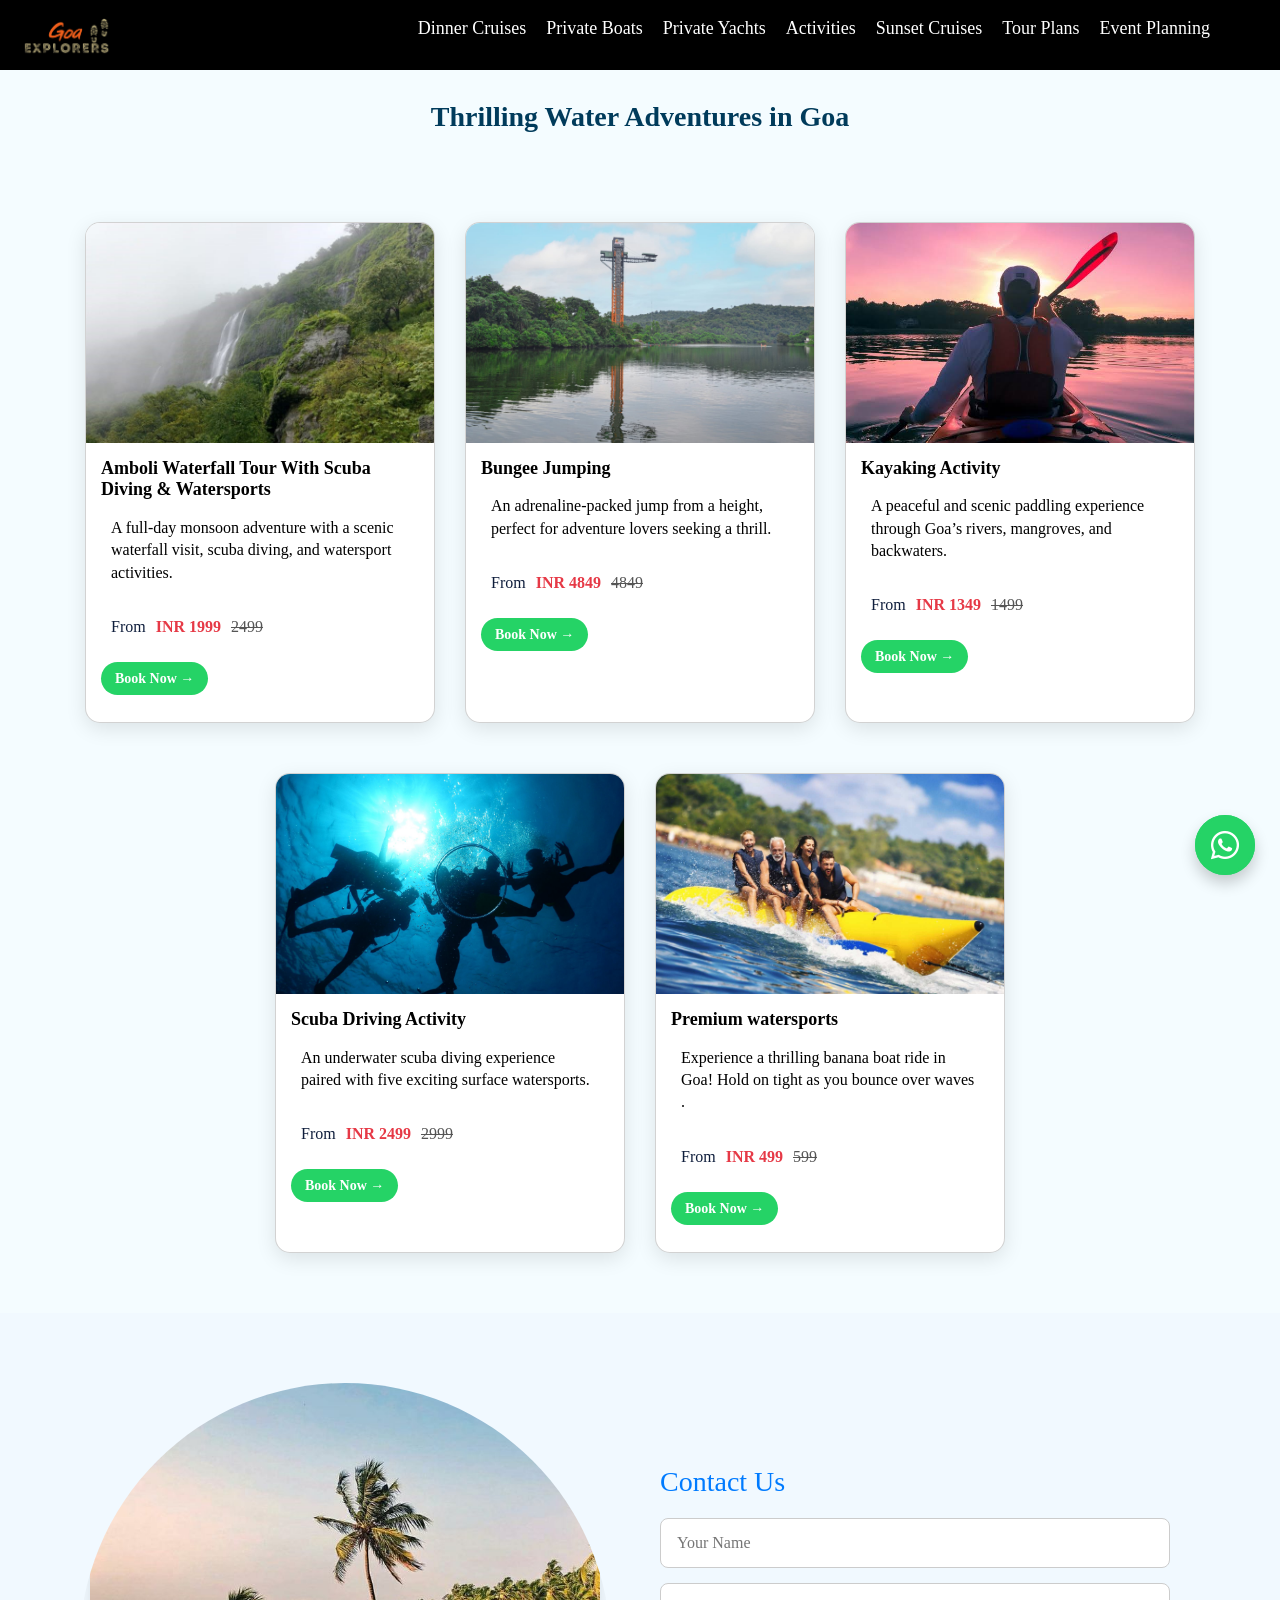
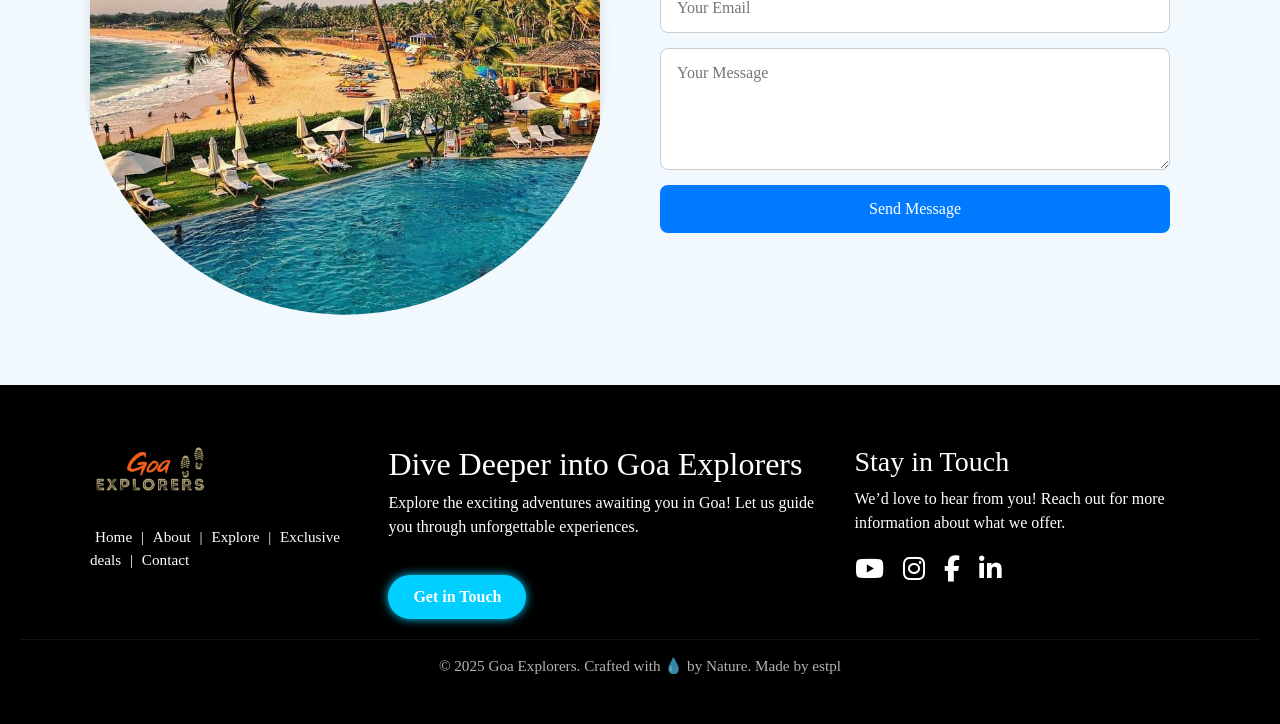
==== commit d3cb505f: "changes" ====
--- a/activities.html
+++ b/activities.html
@@ -14,7 +14,7 @@
 <body>
   <!-- Top Navbar with Logo -->
   <div class="navbar">
-  <img src="./assets/Logo2.png" alt="Goa Logo" class="logo">
+  <img src="./assets/Logo1.png" alt="Goa Logo" class="logo">
 
   <!-- hamburger / close trigger -->
   <span class="toggle-btn" onclick="toggleNav()">&#9776;</span>
@@ -210,7 +210,7 @@
         
         <!-- Left Column -->
         <div class="footer-col left">
-          <img src="assets/Logo2.png" alt="Goa Logo" class="footer-logo">
+          <img src="assets/Logo1.png" alt="Goa Logo" class="footer-logo">
           <div class="footer-links">
             <a href="#home">Home</a> | 
             <a href="#about">About</a> | 
@@ -248,6 +248,7 @@
 
 <!------------------------------ footer end -->
   <script src="./assets/js/script.js"></script>
+  <script src="./assets/js/script1.js"></script>
   
 </body>
 </html>
--- a/assets/css/style.css
+++ b/assets/css/style.css
@@ -19,7 +19,7 @@
 
 /*---------------------------------------- Navbar  css----------------------------------------------*/
 .navbar {
-  background: rgba(255, 255, 255, 0.1); 
+background: linear-gradient(to right, rgba(0, 0, 0, 0.6), rgba(0, 0, 0, 0));
   padding: 15px 20px;
   position: fixed;
   width: 100%;
@@ -80,7 +80,7 @@
   width: 100%;
 }
 .navbar.scrolled {
-  background-color: #003b5b;
+  background-color: #000;;
   box-shadow: 0 2px 5px rgba(0, 0, 0, 0.05); 
   color:#fff;
   backdrop-filter: none;
@@ -182,7 +182,7 @@
   padding: 0;
 }
 .video-background {
-  position: relative;   /* necessary to create a stacking context */
+  position: relative;   
   width: 100%;
   height: 100vh;
   overflow: hidden;
@@ -426,7 +426,9 @@
   height: 100px;
   object-fit: cover;
 }
-
+.activity-card img:hover{
+  transform: scale(1.1);
+}
 .activity-card p {
   margin-top: 10px;
   font-weight: 600;
@@ -738,7 +740,8 @@
 /* footer css----------------------------------------------- */
 .glass-footer {
   position: relative;
-  background: linear-gradient(to bottom right, #003b5b, #001c2b);
+  /* background: linear-gradient(to bottom right, #003b5b, #001c2b); */
+  background: #000;
   color: white;
   padding: 60px 20px 30px;
   text-align: center;
@@ -950,5 +953,213 @@
   color: inherit;
   display: block;
 }
-
-
+@media (max-width: 480px) {
+  
+  .swiper-slide {
+    justify-content: center;
+  }
+
+  .card {
+    width: 160px; 
+    height: auto;
+  }
+
+  .card img {
+    height: 100px;
+  }
+
+  .card h3 {
+    font-size: 1rem;
+  }
+
+  .card p {
+    font-size: 0.75rem;
+    padding: 0 8px 10px;
+  }
+}
+
+
+/* ==================  SECTION WRAPPER  ================== */
+.offers {
+  padding: 40px 60px 50px;
+  background: #f9f9f9;
+  overflow-x: hidden;            
+}
+
+.offers__title {
+  margin-bottom: 30px;
+  font-size: 2.3rem;
+  color: #004f63;
+  text-align: center;
+}
+
+
+.offers__track {
+  display: flex;
+  flex-wrap: nowrap;
+  gap: 16px;
+  scroll-snap-type: x mandatory;
+  overflow-x: auto;
+  padding-bottom: 6px;
+  justify-content: center;       
+  scrollbar-width: none;
+}
+.offers__track::-webkit-scrollbar { display: none; }
+
+/* Tablet and above */
+@media (min-width: 700px) {
+  .offers__track {
+    display: grid;
+    grid-template-columns: repeat(auto-fit, minmax(260px, 1fr));
+    justify-content: center;     
+    gap: 20px 16px;             
+    overflow: visible;
+    max-width: 1100px;
+    padding-left: 70px;
+    margin: 0 auto;             
+  }
+}
+
+/* --------------  Desktop   -------------- */
+@media (min-width: 1024px) {
+  .offers__track {
+    grid-template-columns: repeat(3, 1fr);
+  }
+}
+
+/* ==================  CARD  ================== */
+.offer {
+  flex: 0 0 65vw;
+  max-width: 350px;
+  scroll-snap-align: start;
+  background: #fff;
+  border-radius: 14px;
+  overflow: hidden;
+  box-shadow: 0 6px 16px rgba(0, 0, 0, 0.15);
+  display: flex;
+  flex-direction: column;
+  transition: transform 0.25s ease, box-shadow 0.25s ease;
+}
+@media (min-width: 600px) {
+  .offer { flex: initial; }
+}
+.offer:hover {
+  transform: translateY(-6px);
+  box-shadow: 0 12px 22px rgba(0, 0, 0, 0.25);
+}
+
+/* ----------------  IMAGE ON TOP  ---------------- */
+.offer__img {
+  width: 100%;
+  height: 180px;
+  object-fit: cover;
+  display: block;
+  transition: transform 0.35s ease;
+}
+.offer:hover .offer__img {
+  transform: scale(1.05);
+}
+
+/* ----------------  TEXT AT BOTTOM  ---------------- */
+.offer__copy {
+  padding: 20px;
+  text-align: center;
+  display: flex;
+  flex-direction: column;
+  gap: 10px;
+  color: #222;
+}
+
+.offer__copy h3 {
+  margin: 0;
+  font: 600 1.2rem "Poppins", sans-serif;
+}
+
+.btn1 {
+  align-self: center;
+  padding: 8px 20px;
+  font: 600 0.95rem "Poppins", sans-serif;
+  color: #fff;
+  background: #25D366;
+  border: none;
+  border-radius: 24px;
+  cursor: pointer;
+  transition: background 0.25s ease, transform 0.25s ease;
+}
+.btn1:hover {
+  background:#25D366 ;
+}
+.btn1:active {
+  transform: scale(0.97);
+}
+.btn1:focus-visible {
+  outline: 2px solid #ffe600;
+  outline-offset: 2px;
+}
+@media (max-width: 585px) {
+  .offers__track {
+    display: flex;
+    flex-direction: column;
+    align-items: center;
+    padding: 0 12px;
+  }
+
+  .offer {
+    flex: 1 0 auto;
+    width: 100%;
+    max-width: 300px;
+    margin: 0 auto;
+  }
+
+  .offer__img {
+    height: 160px;
+  }
+
+  .offer__copy h3 {
+    font-size: 1.05rem;
+  }
+
+  .btn1 {
+    font-size: 0.85rem;
+    padding: 7px 18px;
+  }
+}
+/* Put this after your other styles */
+.mySwiper .swiper-slide,
+.offersSwiper .swiper-slide {
+  padding-inline: 2px;           
+}
+
+.offer {
+  flex: 0 0 220px;              
+}
+
+/* Shrink nicely on phones */
+@media (max-width: 480px) {
+  .offer { flex: 0 0 160px; }    
+  .offer__img { height: 100px; } 
+
+
+}
+@media (max-width: 480px) {
+  .offers {
+    padding-bottom: 0;
+    margin-bottom: 0;
+  }
+
+  .carousel-section {
+    padding-top: 0;
+    margin-top: 0;
+  }
+
+  .offers__title, .carousel-section h2 {
+    margin-bottom: 12px;
+    margin-top: 0;
+  }
+
+  section {
+    margin: 0;
+  }
+}
+
+
--- a/assets/css/style1.css
+++ b/assets/css/style1.css
@@ -1,5 +1,5 @@
   .navbar {
-  background:#003b5b; 
+  background:#000; 
   padding: 15px 20px;
   position: fixed;
   width: 100%;
@@ -48,9 +48,18 @@
   width:350px;                      
   overflow:hidden;
   transition:.3s transform;
-  display:flex; flex-direction:column;
+  display:flex; 
+  flex-direction:column;
+
+     opacity: 0;
+  transform: translateY(20px);
+  transition: 0.4s ease;
 }
 .card:hover{ transform:translateY(-8px); }
+
+.card.show {
+  animation: fadeInUp 0.8s ease forwards;
+}
 
 /* shorter hero image */
 .card-img img{
@@ -130,4 +139,14 @@
 /* ——— Mobile width override ——— */
 @media(max-width:768px){
   .card{ width:99%; }
+}
+@keyframes fadeInUp {
+  from {
+    opacity: 0;
+    transform: translateY(20px);
+  }
+  to {
+    opacity: 1;
+    transform: translateY(0);
+  }
 }
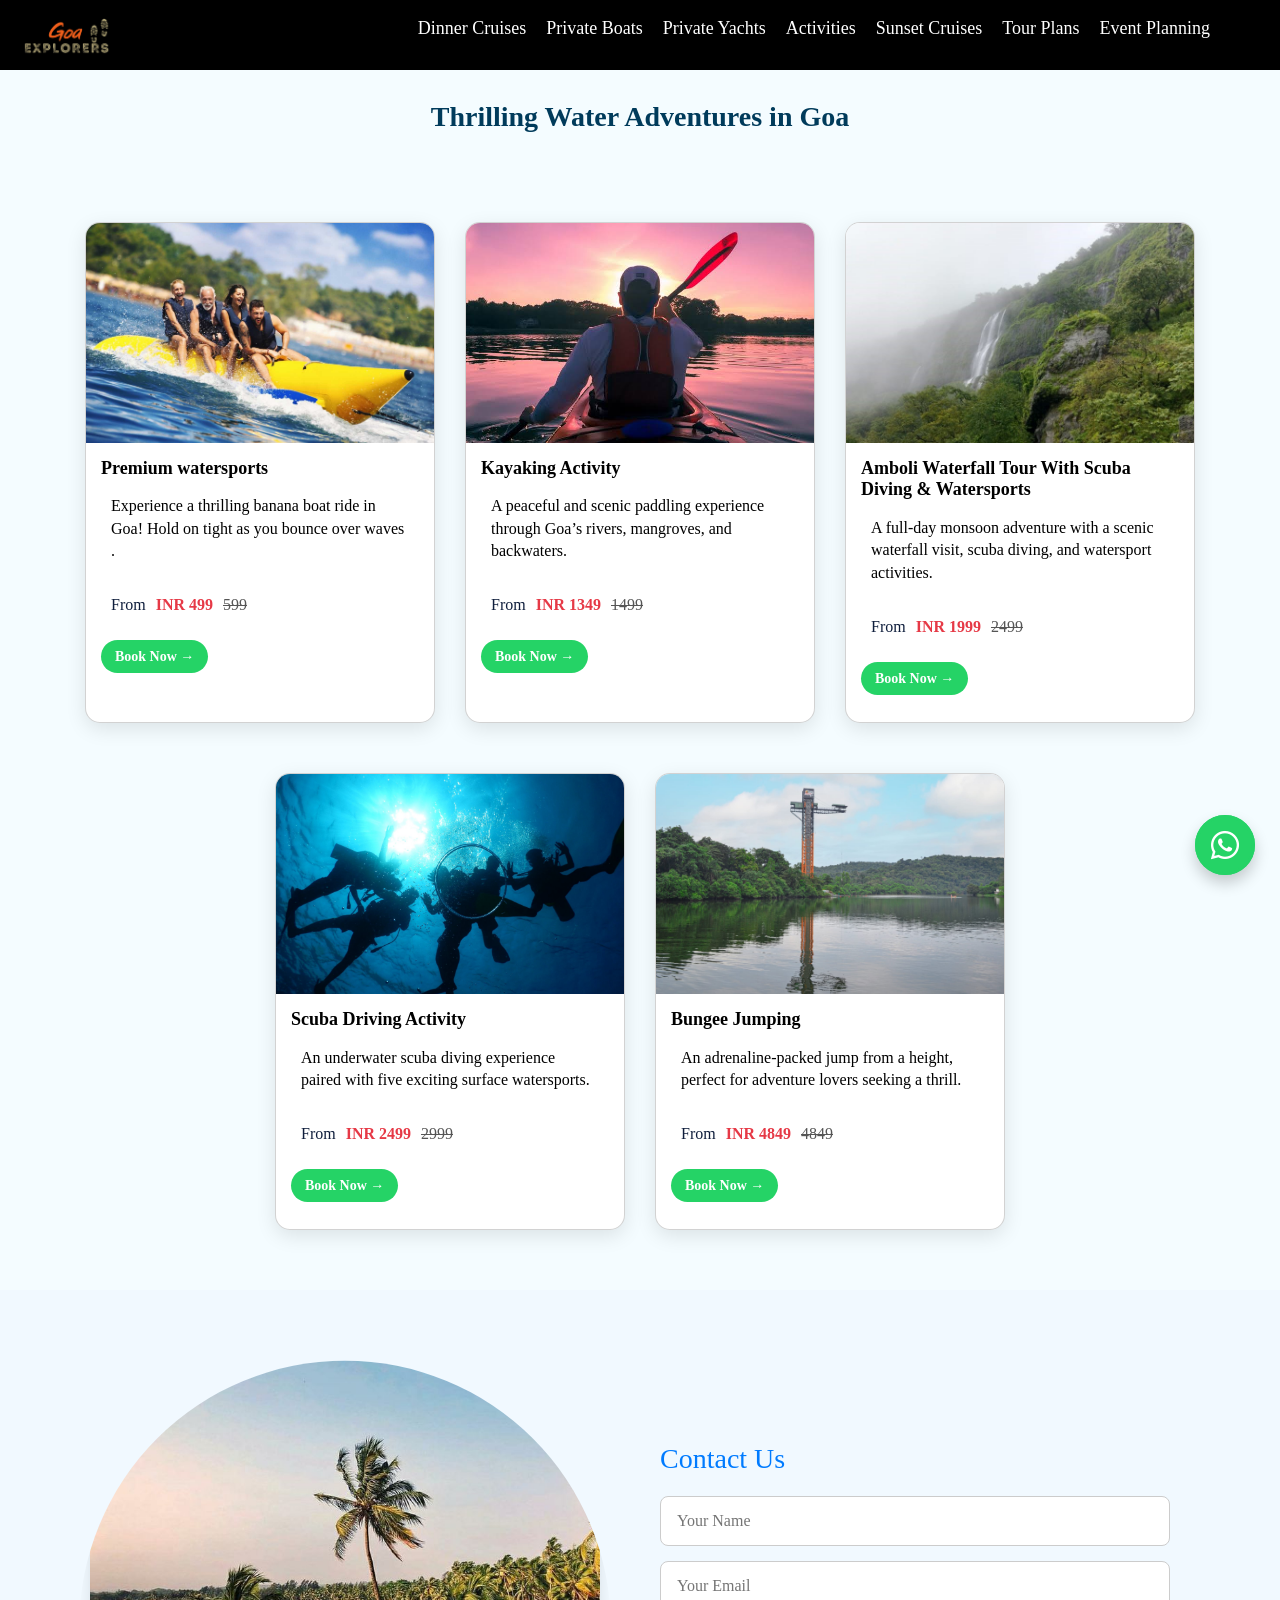
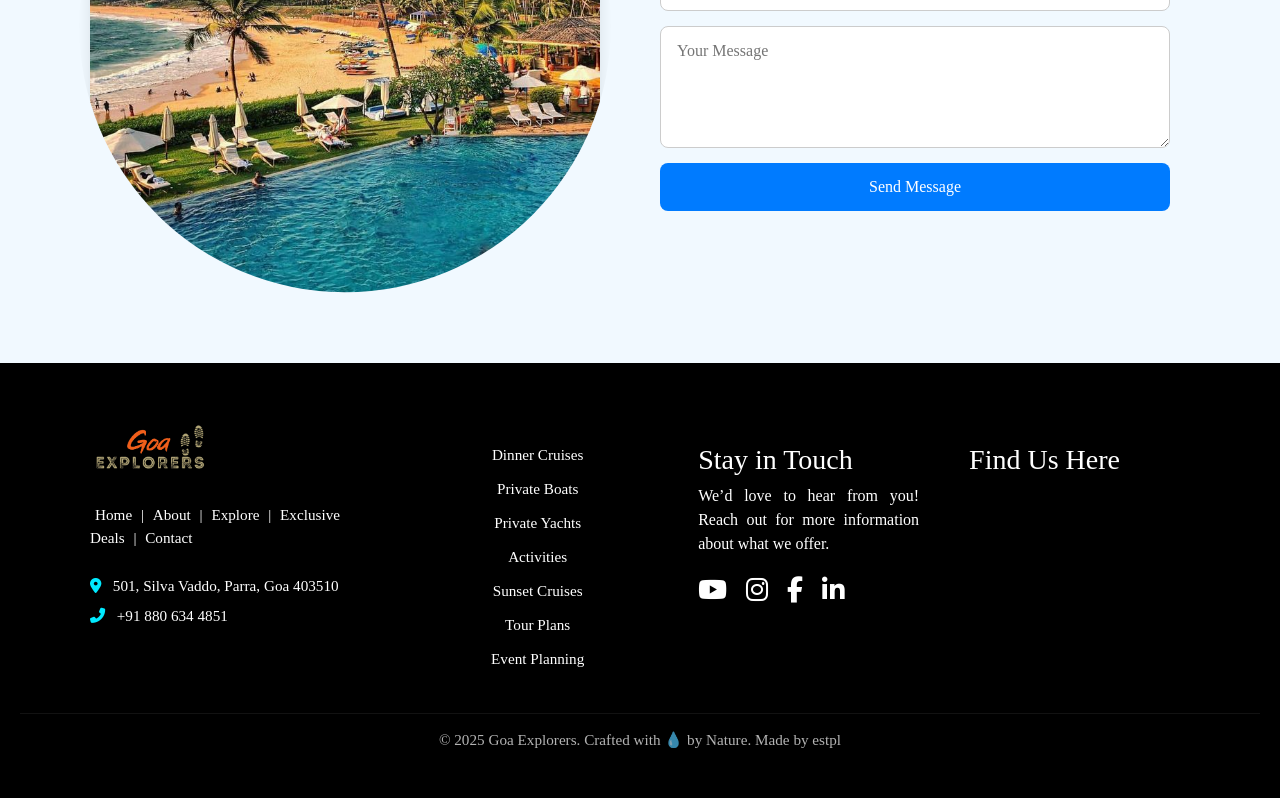
==== commit b0079ada: "changes" ====
--- a/activities.html
+++ b/activities.html
@@ -14,7 +14,9 @@
 <body>
   <!-- Top Navbar with Logo -->
   <div class="navbar">
+  <a href="index.html">
   <img src="./assets/Logo1.png" alt="Goa Logo" class="logo">
+ </a>
 
   <!-- hamburger / close trigger -->
   <span class="toggle-btn" onclick="toggleNav()">&#9776;</span>
@@ -58,6 +60,50 @@
 
     <div class="card">
       <div class="card-img">
+        <img src="./assets/images/activities/banana-ride-banana-boat-ride-in-goa-package.jpeg" alt="paradise cruises" />
+        
+      </div>
+
+      <div class="card-body">
+        <h4>Premium watersports</h4>
+        <p class="description">
+            Experience a thrilling banana boat ride in Goa! Hold on tight as you bounce over waves .        </p>
+
+         <p class="price">
+          From <span class="discounted">INR 499</span>
+          <span class="original">599</span>
+        </p>
+
+        <div class="card-info">
+           <a href="https://wa.me/+918806344851?text=Hi%20I%20want%20details%20about%20the%20tour" class="explore-btn">Book Now →</a>
+        </div>
+      </div>
+    </div> 
+
+    <div class="card">
+      <div class="card-img">
+        <img src="./assets/images/activities/kayaking.jpeg" alt="Kayaking Activity" />  
+      </div>
+
+      <div class="card-body">
+        <h4>Kayaking Activity</h4>
+        <p class="description">
+         A peaceful and scenic paddling experience through Goa’s rivers, mangroves, and backwaters.
+        </p>
+
+         <p class="price">
+          From <span class="discounted">INR 1349</span>
+          <span class="original">1499</span>
+        </p>
+
+        <div class="card-info">
+           <a href="https://wa.me/+918806344851?text=Hi%20I%20want%20details%20about%20the%20tour" class="explore-btn">Book Now →</a>
+        </div>
+      </div>
+    </div>
+
+    <div class="card">
+      <div class="card-img">
         <img src="./assets/images/activities/amboli-waterfall.jpg" alt="Amboli Waterfall Tour With Scuba Diving & Watersports" />
         
       </div>
@@ -81,94 +127,43 @@
 
     <div class="card">
       <div class="card-img">
+        <img src="./assets/images/activities/scuba-driving.jpeg" alt="scuba " /> 
+      </div>
+      <div class="card-body">
+        <h4>Scuba Driving Activity</h4>
+        <p class="description">
+          An underwater scuba diving experience paired with five exciting surface watersports.
+        </p>
+         <p class="price">
+          From <span class="discounted">INR 2499</span>
+          <span class="original">2999</span>
+        </p>
+        <div class="card-info">
+           <a href="https://wa.me/+918806344851?text=Hi%20I%20want%20details%20about%20the%20tour" class="explore-btn">Book Now →</a>
+        </div>
+      </div>
+    </div>
+
+    <div class="card">
+      <div class="card-img">
         <img src="./assets/images/activities/bungee-jumping.jpeg" alt="Bungee Jumping " />
-        
-      </div>
-
+      </div>
       <div class="card-body">
         <h4>Bungee Jumping</h4>
         <p class="description">
            An adrenaline-packed jump from a height, perfect for adventure lovers seeking a thrill.
         </p>
-
          <p class="price">
           From <span class="discounted">INR 4849</span>
           <span class="original">4849</span>
         </p>
-
-        <div class="card-info">
-           <a href="https://wa.me/+918806344851?text=Hi%20I%20want%20details%20about%20the%20tour" class="explore-btn">Book Now →</a>
-        </div>
-      </div>
-    </div>
-
-    <div class="card">
-      <div class="card-img">
-        <img src="./assets/images/activities/kayaking.jpeg" alt="Kayaking Activity" />
-        
-      </div>
-
-      <div class="card-body">
-        <h4>Kayaking Activity</h4>
-        <p class="description">
-         A peaceful and scenic paddling experience through Goa’s rivers, mangroves, and backwaters.
-        </p>
-
-         <p class="price">
-          From <span class="discounted">INR 1349</span>
-          <span class="original">1499</span>
-        </p>
-
-        <div class="card-info">
-           <a href="https://wa.me/+918806344851?text=Hi%20I%20want%20details%20about%20the%20tour" class="explore-btn">Book Now →</a>
-        </div>
-      </div>
-    </div>
-
-    <div class="card">
-      <div class="card-img">
-        <img src="./assets/images/activities/scuba-driving.jpeg" alt="scuba " />
-        
-      </div>
-
-      <div class="card-body">
-        <h4>Scuba Driving Activity</h4>
-        <p class="description">
-          An underwater scuba diving experience paired with five exciting surface watersports.
-        </p>
-
-         <p class="price">
-          From <span class="discounted">INR 2499</span>
-          <span class="original">2999</span>
-        </p>
-
-        <div class="card-info">
-           <a href="https://wa.me/+918806344851?text=Hi%20I%20want%20details%20about%20the%20tour" class="explore-btn">Book Now →</a>
-        </div>
-      </div>
-    </div>
-
-    <div class="card">
-      <div class="card-img">
-        <img src="./assets/images/activities/banana-ride-banana-boat-ride-in-goa-package.jpeg" alt="paradise cruises" />
-        
-      </div>
-
-      <div class="card-body">
-        <h4>Premium watersports</h4>
-        <p class="description">
-            Experience a thrilling banana boat ride in Goa! Hold on tight as you bounce over waves .        </p>
-
-         <p class="price">
-          From <span class="discounted">INR 499</span>
-          <span class="original">599</span>
-        </p>
-
-        <div class="card-info">
-           <a href="https://wa.me/+918806344851?text=Hi%20I%20want%20details%20about%20the%20tour" class="explore-btn">Book Now →</a>
-        </div>
-      </div>
-    </div> 
+        <div class="card-info">
+           <a href="https://wa.me/+918806344851?text=Hi%20I%20want%20details%20about%20the%20tour" class="explore-btn">Book Now →</a>
+        </div>
+      </div>
+    </div>
+
+
 
   </div>
 
@@ -205,45 +200,64 @@
 
 
 <!------------------------footer  start -->
-    <footer class="glass-footer">
-      <div class="footer-wrapper">
-        
-        <!-- Left Column -->
-        <div class="footer-col left">
-          <img src="assets/Logo1.png" alt="Goa Logo" class="footer-logo">
-          <div class="footer-links">
-            <a href="#home">Home</a> | 
-            <a href="#about">About</a> | 
-            <a href="#explore">Explore</a> | 
-             <a href="#deals">Exclusive deals</a> | 
-            <a href="#contact-us">Contact</a>
-          </div>
-        </div>
-
-        <!-- Middle Column -->
-        <div class="footer-col middle">
-          <h2>Dive Deeper into Goa Explorers</h2>
-          <p>Explore the exciting adventures awaiting you in Goa! Let us guide you through unforgettable experiences.</p>
-          <a href="https://wa.me/+918806344851?text=Hi%20I%20want%20details%20about%20the%20tour" class="footer-btn">Get in Touch</a>
-        </div>
-
-        <!-- Right Column -->
-        <div class="footer-col right">
-          <h3>Stay in Touch</h3>
-          <p>We’d love to hear from you! Reach out for more information about what we offer.</p>
-          <div class="footer-icons">
-            <a href="https://youtube.com/@goaexplorers?si=KaJ2-dlSNOkFg_m8" target="_blank"><i class="fab fa-youtube"></i></a>
-            <a href="https://www.instagram.com/goa_explorers_official?igsh=MWUyYmFjbGliZnA1eA%3D%3D&utm_source=qr" target="_blank"><i class="fab fa-instagram"></i></a>
-            <a href="https://www.facebook.com/share/1ZD6eZBA3d/?mibextid=wwXIfr" target="_blank"><i class="fab fa-facebook-f"></i></a>
-            <a href="https://www.linkedin.com/company/goa-explorers/" target="_blank"><i class="fab fa-linkedin-in"></i></a>
-
-          </div>
-        </div>
-      </div>
-
-      <p class="footer-copy">© 2025 Goa Explorers. Crafted with 💧 by Nature. Made by estpl</p>
-
-    </footer>
+ <footer class="glass-footer">
+  <div class="footer-wrapper">
+
+    <!-- Left Column -->
+    <div class="footer-col left">
+      <img src="assets/Logo1.png" alt="Goa Logo" class="footer-logo">
+      <div class="footer-links">
+        <a href="#home">Home</a> |
+        <a href="#about">About</a> |
+        <a href="#explore">Explore</a> |
+        <a href="#deals">Exclusive Deals</a> |
+        <a href="#contact-us">Contact</a>
+      </div>
+      <div class="footer-contact">
+        <p><i class="fas fa-map-marker-alt"></i> 501, Silva Vaddo, Parra, Goa 403510</p>
+        <p><i class="fas fa-phone-alt"></i> +91 880 634 4851</p>
+      </div>
+    </div>
+
+    <!-- Middle Column -->
+    <div class="footer-col middle">
+      <ul class="footer-cruise-links">
+        <li><a href="dinner-cruise.html">Dinner Cruises</a></li>
+        <li><a href="private-boats.html">Private Boats</a></li>
+        <li><a href="private-yachts.html">Private Yachts</a></li>
+        <li><a href="activities.html">Activities</a></li>
+        <li><a href="sunset.html">Sunset Cruises</a></li>
+        <li><a href="tours.html">Tour Plans</a></li>
+        <li><a href="event.html">Event Planning</a></li>
+      </ul>
+    </div>
+
+    <!-- Right Column -->
+    <div class="footer-col right">
+      <h3 style="padding-top: 20px;">Stay in Touch</h3>
+      <p style="text-align: justify;">We’d love to hear from you! Reach out for more information about what we offer.</p>
+      <div class="footer-icons">
+        <a href="https://youtube.com/@goaexplorers?si=KaJ2-dlSNOkFg_m8" target="_blank"><i class="fab fa-youtube"></i></a>
+        <a href="https://www.instagram.com/goa_explorers_official" target="_blank"><i class="fab fa-instagram"></i></a>
+        <a href="https://www.facebook.com/share/1ZD6eZBA3d/?mibextid=wwXIfr" target="_blank"><i class="fab fa-facebook-f"></i></a>
+        <a href="https://www.linkedin.com/company/goa-explorers/" target="_blank"><i class="fab fa-linkedin-in"></i></a>
+      </div>
+    </div>
+
+    <!-- New Map Column -->
+    <div class="footer-col map-col">
+      <h3 style="margin-bottom: 10px;">Find Us Here</h3>
+      <iframe
+        src="https://www.google.com/maps/embed?pb=!1m18!1m12!1m3!1d3780.027219827465!2d73.75965131533793!3d15.587727489178095!2m3!1f0!2f0!3f0!3m2!1i1024!2i768!4f13.1!3m3!1m2!1s0x3bbfb71a7819fafd%3A0x462ea32432f5cfa0!2sSilva%20Vaddo%2C%20Parra%2C%20Goa!5e0!3m2!1sen!2sin!4v1687841945134!5m2!1sen!2sin"
+        width="100%" height="200" style="border:0; border-radius: 12px;" allowfullscreen="" loading="lazy"
+        referrerpolicy="no-referrer-when-downgrade"></iframe>
+    </div>
+
+  </div>
+
+  <p class="footer-copy">© 2025 Goa Explorers. Crafted with 💧 by Nature. Made by estpl</p>
+
+</footer>
 
 
 <!------------------------------ footer end -->
--- a/assets/css/style.css
+++ b/assets/css/style.css
@@ -753,16 +753,16 @@
   max-width: 1100px;
   margin: auto;
   text-align: left;
-  gap: 30px;
+  gap: 50px; /* increased from 30px to 50px for better spacing */
 }
 
 .footer-col.left {
-  flex: 0.8; 
+  flex: 1.3; 
   min-width: 180px; 
 }
 
 .footer-col.middle{
-  flex: 1.3; 
+  flex: 1; 
 }
 .footer-col.right{
   flex :1;
@@ -788,24 +788,44 @@
 .footer-links a:hover {
   color: #00eaff;
 }
-
-.footer-btn {
-  display: inline-block;
+.footer-contact {
+  margin-top: 25px;
+  font-size: 0.95em;
+}
+
+.footer-contact p {
+  margin: 8px 0;
+}
+
+.footer-contact i {
+  color: #00eaff;
+  margin-right: 8px;
+}
+
+/* Cruise links list styling */
+.footer-cruise-links {
+  list-style: none;
+  padding: 0;
   margin-top: 20px;
-  padding: 10px 25px;
-  background: #00cfff;
+}
+
+.footer-cruise-links li {
+  margin-top: 10px;
+  margin-bottom: 10px;
+  text-align: center;
+}
+
+.footer-cruise-links a {
   color: white;
-  border-radius: 50px;
   text-decoration: none;
-  font-weight: bold;
-  box-shadow: 0 0 10px #00cfff;
-  transition: 0.3s ease;
-}
-
-.footer-btn:hover {
-  background: #008eb8;
-  transform: scale(1.05);
-}
+  font-size: 0.95em;
+  transition: color 0.3s ease;
+}
+
+.footer-cruise-links a:hover {
+  color: #00eaff;
+}
+
 
 .footer-icons a {
   margin-right: 15px;
@@ -825,6 +845,23 @@
   border-top: 1px solid rgba(255,255,255,0.1);
   padding-top: 15px;
 }
+.footer-col.map-col h3 {
+  margin-bottom: 10px;
+}
+
+.footer-col.map-col {
+  padding-top: 20px;
+  flex: 1;
+  min-width: 220px;
+}
+
+.footer-col.map-col iframe {
+  width: 100%;
+  height: 200px;
+  border-radius: 12px;
+  border: 0;
+}
+
 
 /* Smooth scrolling effect */
 html {
@@ -1145,11 +1182,13 @@
   .offers {
     padding-bottom: 0;
     margin-bottom: 0;
+    padding-top: 0;
   }
 
   .carousel-section {
     padding-top: 0;
     margin-top: 0;
+    padding-bottom: 0;
   }
 
   .offers__title, .carousel-section h2 {
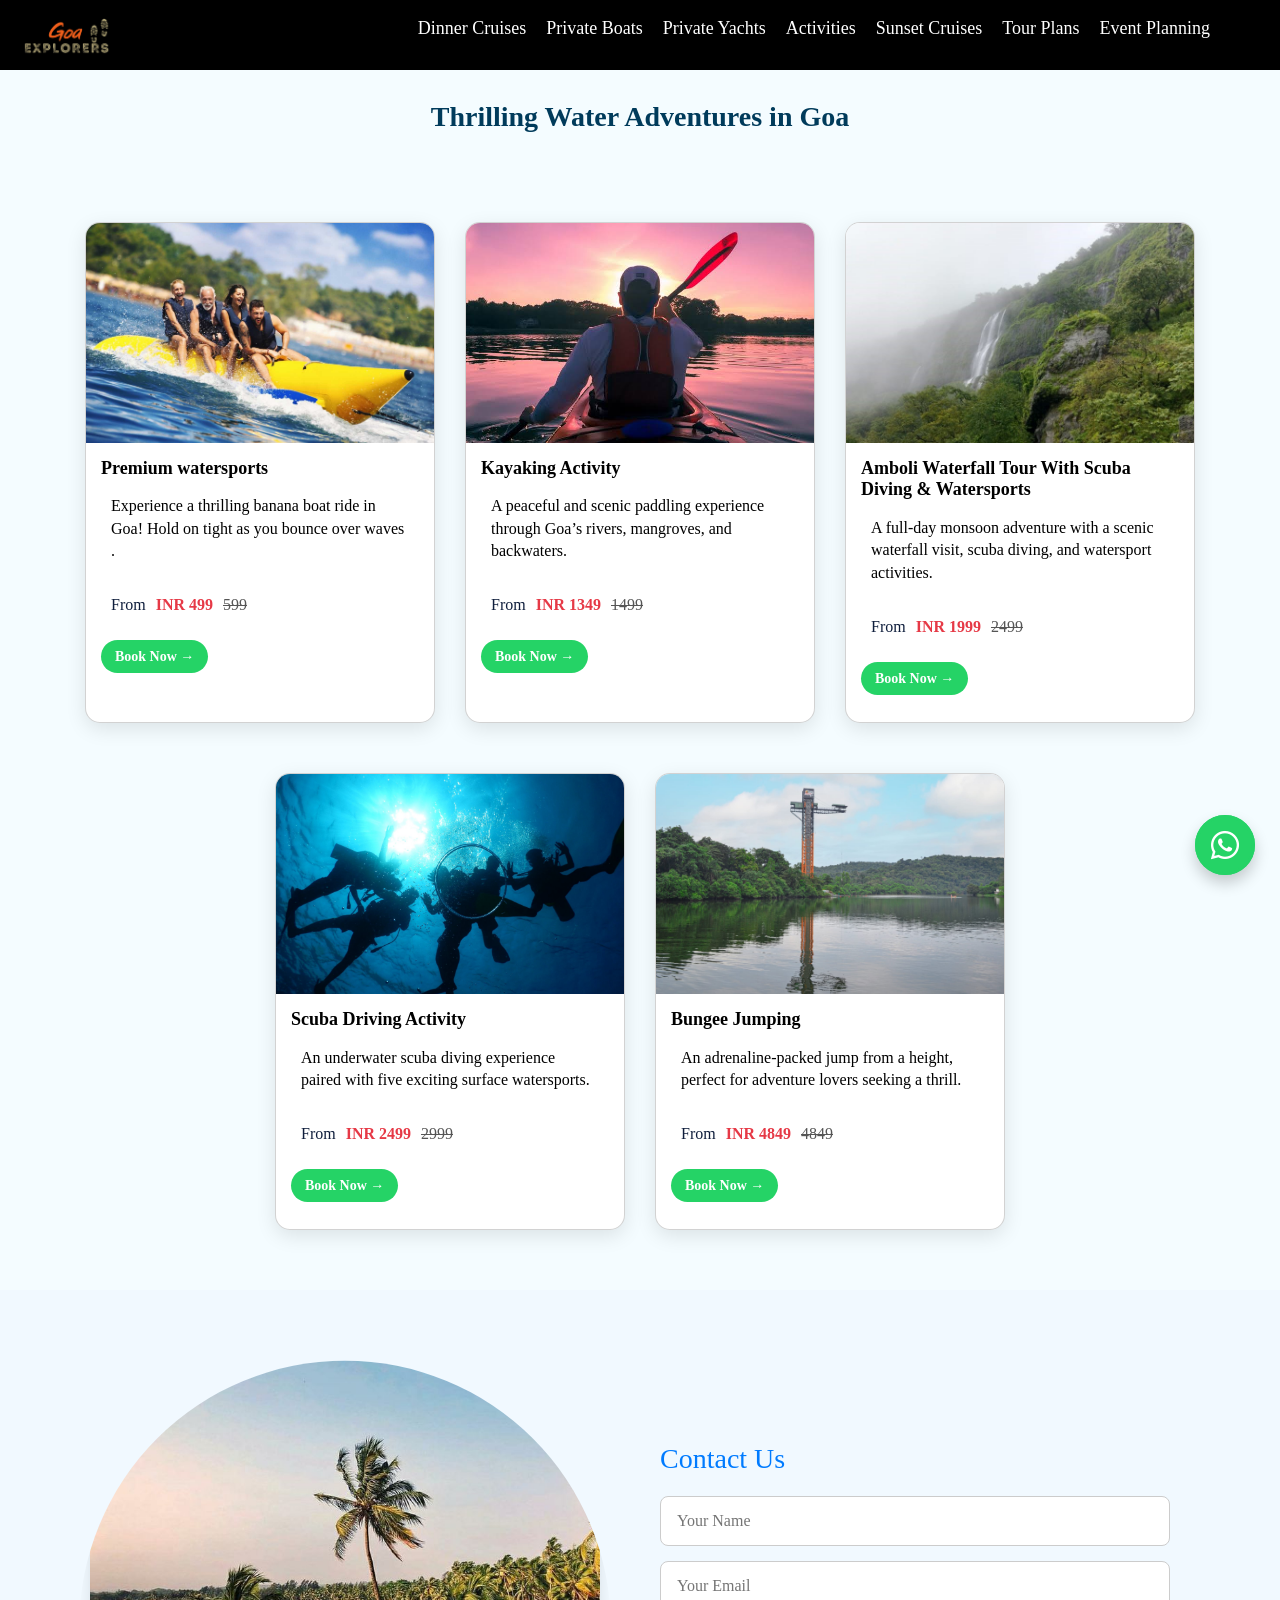
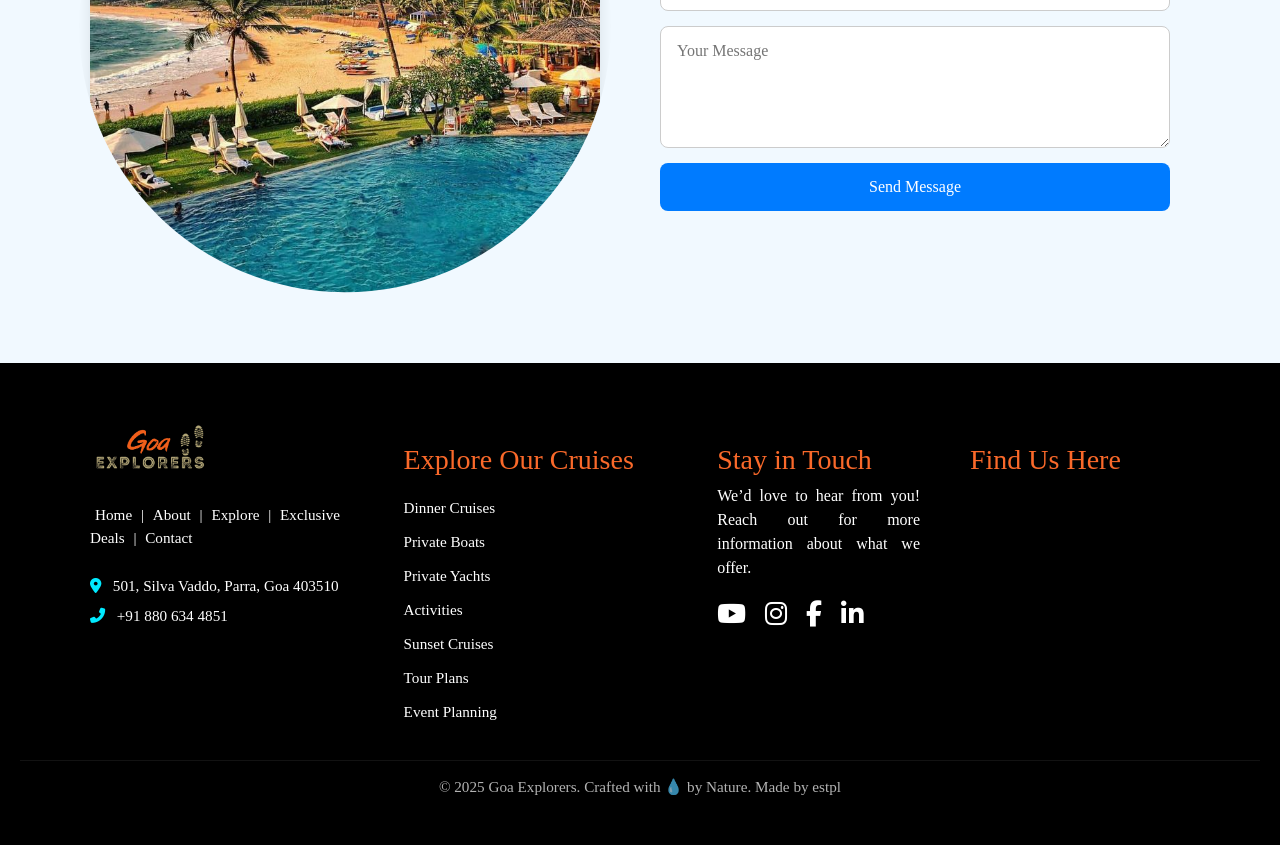
==== commit b231e745: "changes" ====
--- a/activities.html
+++ b/activities.html
@@ -221,6 +221,7 @@
 
     <!-- Middle Column -->
     <div class="footer-col middle">
+       <h3 style="padding-top: 20px;">Explore Our Cruises</h3>
       <ul class="footer-cruise-links">
         <li><a href="dinner-cruise.html">Dinner Cruises</a></li>
         <li><a href="private-boats.html">Private Boats</a></li>
@@ -248,8 +249,7 @@
     <div class="footer-col map-col">
       <h3 style="margin-bottom: 10px;">Find Us Here</h3>
       <iframe
-        src="https://www.google.com/maps/embed?pb=!1m18!1m12!1m3!1d3780.027219827465!2d73.75965131533793!3d15.587727489178095!2m3!1f0!2f0!3f0!3m2!1i1024!2i768!4f13.1!3m3!1m2!1s0x3bbfb71a7819fafd%3A0x462ea32432f5cfa0!2sSilva%20Vaddo%2C%20Parra%2C%20Goa!5e0!3m2!1sen!2sin!4v1687841945134!5m2!1sen!2sin"
-        width="100%" height="200" style="border:0; border-radius: 12px;" allowfullscreen="" loading="lazy"
+        src="https://www.google.com/maps/embed?pb=!1m17!1m12!1m3!1d3693.255051654278!2d73.7799152751255!3d15.570938785038658!2m3!1f0!2f0!3f0!3m2!1i1024!2i768!4f13.1!3m2!1m1!2zMTXCsDM0JzE1LjQiTiA3M8KwNDYnNTcuMCJF!5e1!3m2!1sen!2sin!4v1750994761610!5m2!1sen!2sin" width="100%" height="200" style="border:0; border-radius: 12px;" allowfullscreen="" loading="lazy"
         referrerpolicy="no-referrer-when-downgrade"></iframe>
     </div>
 
--- a/assets/css/style.css
+++ b/assets/css/style.css
@@ -746,6 +746,10 @@
   padding: 60px 20px 30px;
   text-align: center;
 }
+
+footer h3{
+  color:#fa692a;
+}
 .footer-wrapper {
   display: flex;
   flex-wrap: wrap;
@@ -762,7 +766,7 @@
 }
 
 .footer-col.middle{
-  flex: 1; 
+  flex: 1.3; 
 }
 .footer-col.right{
   flex :1;
@@ -812,7 +816,7 @@
 .footer-cruise-links li {
   margin-top: 10px;
   margin-bottom: 10px;
-  text-align: center;
+  /* text-align: center; */
 }
 
 .footer-cruise-links a {
@@ -860,6 +864,55 @@
   height: 200px;
   border-radius: 12px;
   border: 0;
+}
+
+@media (max-width: 768px) {
+  .footer-wrapper {
+    flex-direction: column;
+    align-items: center;
+    text-align: center;
+    gap: 25px;
+  }
+
+  .footer-col {
+    flex: unset;
+    width: 100%;
+  }
+
+  .footer-col.left,
+  .footer-col.middle,
+  .footer-col.right {
+    min-width: 100%;
+  }
+
+  .footer-cruise-links {
+    display: flex;
+    flex-wrap: wrap;
+    justify-content: center;
+    gap: 10px;
+  }
+
+  .footer-cruise-links li {
+    margin: 5px 0;
+    width: 45%;
+    text-align: center;
+  }
+
+  .footer-icons {
+    margin-top: 15px;
+  }
+
+  .footer-col.map-col iframe {
+    height: 180px;
+  }
+
+  .footer-contact {
+    margin-top: 15px;
+  }
+
+  .footer-logo {
+    margin: 0 auto 20px;
+  }
 }
 
 
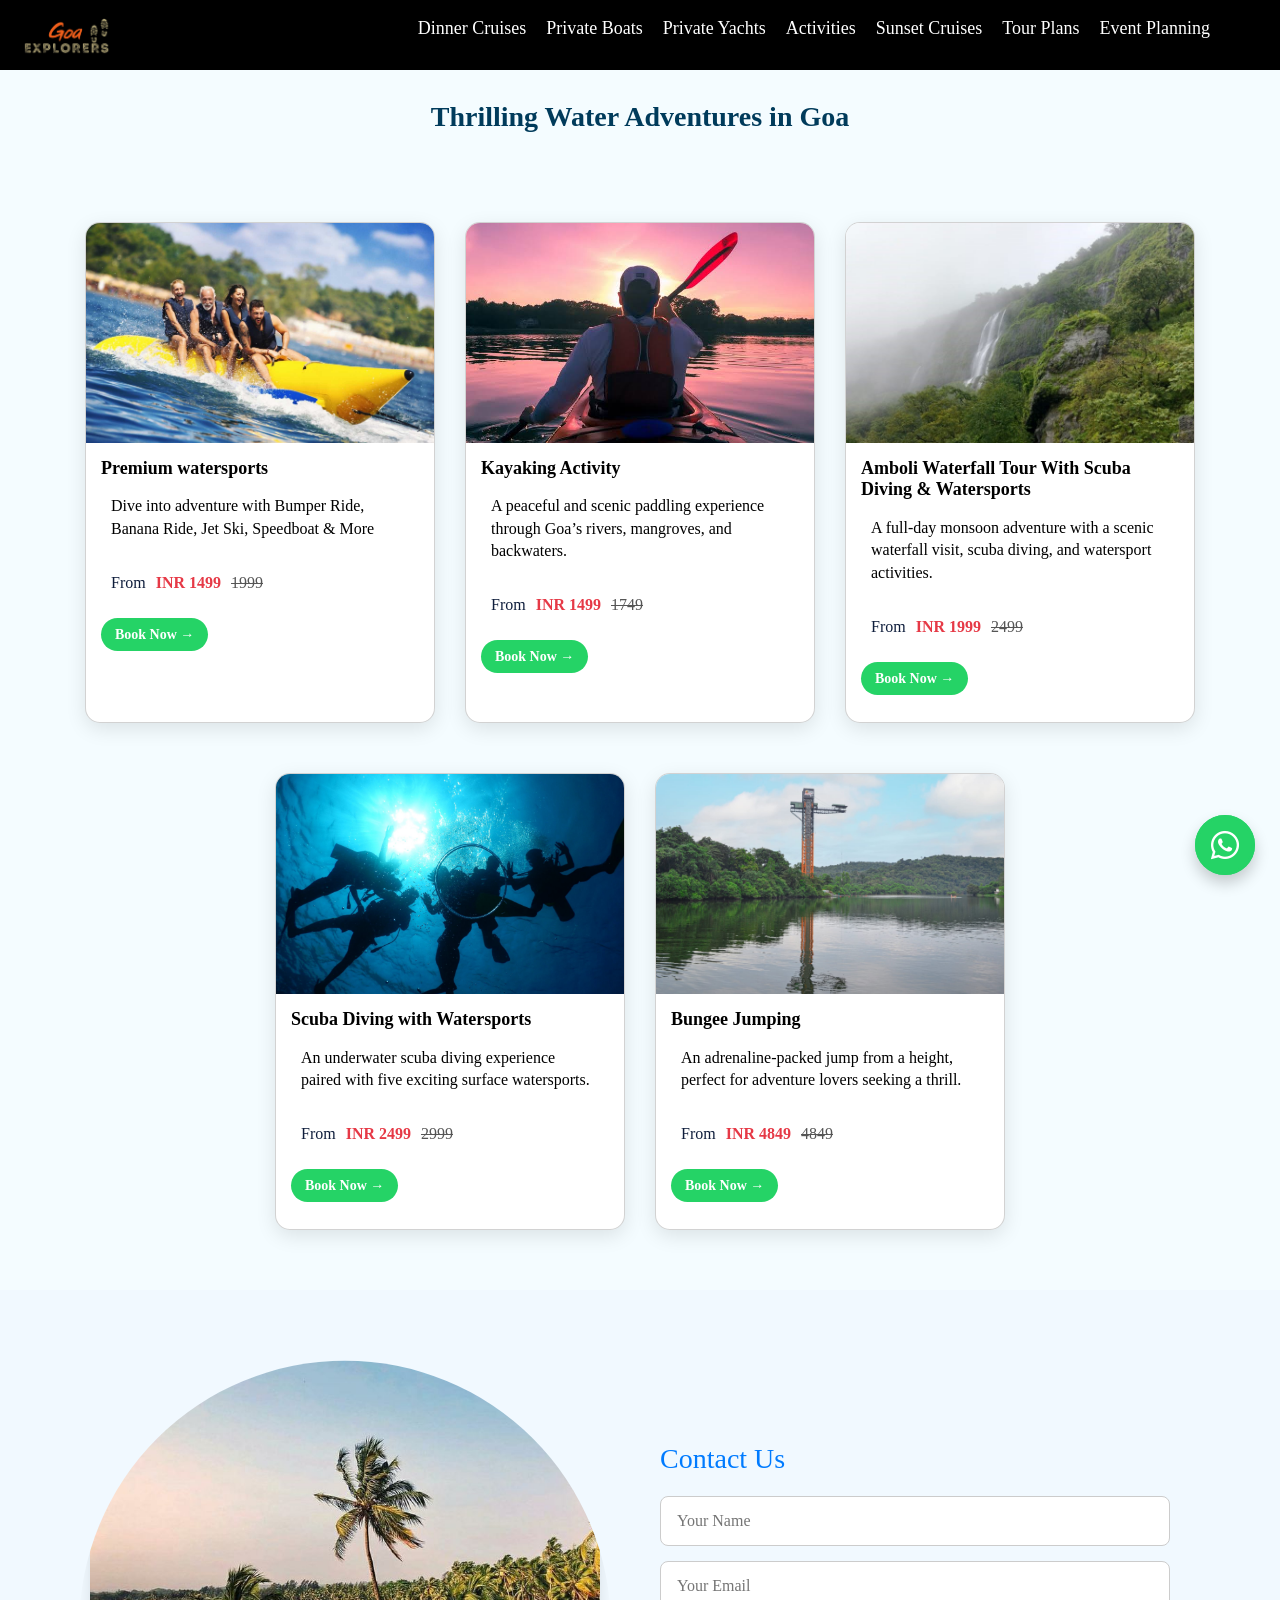
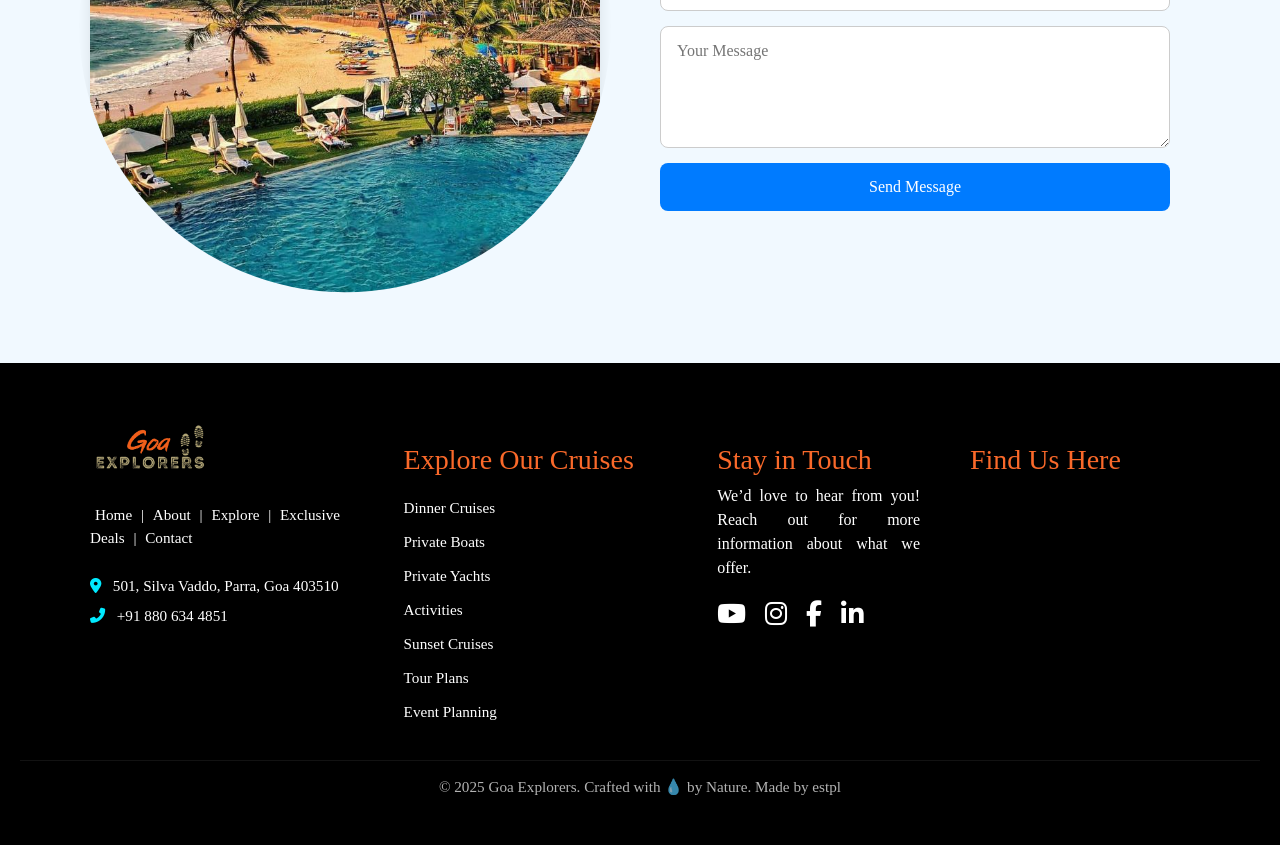
==== commit fe2d3475: "changes" ====
--- a/activities.html
+++ b/activities.html
@@ -67,11 +67,10 @@
       <div class="card-body">
         <h4>Premium watersports</h4>
         <p class="description">
-            Experience a thrilling banana boat ride in Goa! Hold on tight as you bounce over waves .        </p>
-
-         <p class="price">
-          From <span class="discounted">INR 499</span>
-          <span class="original">599</span>
+          Dive into adventure with Bumper Ride, Banana Ride, Jet Ski, Speedboat & More
+         <p class="price">
+          From <span class="discounted">INR 1499</span>
+          <span class="original">1999</span>
         </p>
 
         <div class="card-info">
@@ -92,8 +91,8 @@
         </p>
 
          <p class="price">
-          From <span class="discounted">INR 1349</span>
-          <span class="original">1499</span>
+          From <span class="discounted">INR 1499</span>
+          <span class="original">1749</span>
         </p>
 
         <div class="card-info">
@@ -130,7 +129,7 @@
         <img src="./assets/images/activities/scuba-driving.jpeg" alt="scuba " /> 
       </div>
       <div class="card-body">
-        <h4>Scuba Driving Activity</h4>
+        <h4>Scuba Diving with Watersports</h4>
         <p class="description">
           An underwater scuba diving experience paired with five exciting surface watersports.
         </p>
--- a/assets/css/style.css
+++ b/assets/css/style.css
@@ -865,56 +865,6 @@
   border-radius: 12px;
   border: 0;
 }
-
-@media (max-width: 768px) {
-  .footer-wrapper {
-    flex-direction: column;
-    align-items: center;
-    text-align: center;
-    gap: 25px;
-  }
-
-  .footer-col {
-    flex: unset;
-    width: 100%;
-  }
-
-  .footer-col.left,
-  .footer-col.middle,
-  .footer-col.right {
-    min-width: 100%;
-  }
-
-  .footer-cruise-links {
-    display: flex;
-    flex-wrap: wrap;
-    justify-content: center;
-    gap: 10px;
-  }
-
-  .footer-cruise-links li {
-    margin: 5px 0;
-    width: 45%;
-    text-align: center;
-  }
-
-  .footer-icons {
-    margin-top: 15px;
-  }
-
-  .footer-col.map-col iframe {
-    height: 180px;
-  }
-
-  .footer-contact {
-    margin-top: 15px;
-  }
-
-  .footer-logo {
-    margin: 0 auto 20px;
-  }
-}
-
 
 /* Smooth scrolling effect */
 html {
@@ -996,10 +946,11 @@
   color: #004f63;
 }
 
-.swiper {
+.mySwiper {
   width: 90%;
-  padding-bottom: 50px;
-}
+  padding-bottom: 40px;
+}
+
 
 .swiper-slide {
   display: flex;
@@ -1023,18 +974,18 @@
 
 .card img {
   width: 100%;
-  height: 160px;
+  height: 250px;
   object-fit: cover;
 }
 
 .card h3 {
-  font-size: 1.3rem;
+  font-size: 1.5rem;
   margin: 10px 0 5px;
   color: #000;
 }
 
 .card p {
-  font-size: 0.9rem;
+  font-size: 1rem;
   color: #0F1E3C;
   padding: 0 10px 15px;
 }
@@ -1050,20 +1001,20 @@
   }
 
   .card {
-    width: 160px; 
+    width: 180px; 
     height: auto;
   }
 
   .card img {
-    height: 100px;
+    height: 130px;
   }
 
   .card h3 {
-    font-size: 1rem;
+    font-size: 1.2rem;
   }
 
   .card p {
-    font-size: 0.75rem;
+    font-size: 0.80rem;
     padding: 0 8px 10px;
   }
 }
@@ -1071,7 +1022,7 @@
 
 /* ==================  SECTION WRAPPER  ================== */
 .offers {
-  padding: 40px 60px 50px;
+  padding: 40px 60px 60px;
   background: #f9f9f9;
   overflow-x: hidden;            
 }
@@ -1100,7 +1051,7 @@
 @media (min-width: 700px) {
   .offers__track {
     display: grid;
-    grid-template-columns: repeat(auto-fit, minmax(260px, 1fr));
+    grid-template-columns: repeat(auto-fit, minmax(250px, 1fr));
     justify-content: center;     
     gap: 20px 16px;             
     overflow: visible;
@@ -1118,9 +1069,11 @@
 }
 
 /* ==================  CARD  ================== */
+
 .offer {
-  flex: 0 0 65vw;
-  max-width: 350px;
+  flex: 0 0 75vw;
+  max-width: 460px !important;
+  min-height: 350px; 
   scroll-snap-align: start;
   background: #fff;
   border-radius: 14px;
@@ -1131,7 +1084,9 @@
   transition: transform 0.25s ease, box-shadow 0.25s ease;
 }
 @media (min-width: 600px) {
-  .offer { flex: initial; }
+  .offer {
+    flex: initial;
+  }
 }
 .offer:hover {
   transform: translateY(-6px);
@@ -1141,7 +1096,7 @@
 /* ----------------  IMAGE ON TOP  ---------------- */
 .offer__img {
   width: 100%;
-  height: 180px;
+  height: 260px;
   object-fit: cover;
   display: block;
   transition: transform 0.35s ease;
@@ -1159,12 +1114,21 @@
   gap: 10px;
   color: #222;
 }
-
+.price {
+  margin: 0;
+  font-size: 1rem;
+  color: #000;
+}
 .offer__copy h3 {
   margin: 0;
-  font: 600 1.2rem "Poppins", sans-serif;
-}
-
+  font-size: 1.2rem;
+  font-weight: 600;
+}
+
+.offer span{
+  color: red;
+  font-weight: 600;
+}
 .btn1 {
   align-self: center;
   padding: 8px 20px;
@@ -1197,12 +1161,12 @@
   .offer {
     flex: 1 0 auto;
     width: 100%;
-    max-width: 300px;
+    max-width: 350px;
     margin: 0 auto;
   }
 
   .offer__img {
-    height: 160px;
+    height: 220px;
   }
 
   .offer__copy h3 {
@@ -1226,8 +1190,10 @@
 
 /* Shrink nicely on phones */
 @media (max-width: 480px) {
-  .offer { flex: 0 0 160px; }    
-  .offer__img { height: 100px; } 
+  .offer { 
+    min-height: 300px;
+  }    
+  .offer__img { height: 200px; } 
 
 
 }
@@ -1253,5 +1219,54 @@
     margin: 0;
   }
 }
-
-
+@media (max-width: 768px) {
+  .footer-wrapper {
+    flex-direction: column;
+    align-items: center;
+    text-align: center;
+    gap: 25px;
+  }
+
+  .footer-col {
+    flex: unset;
+    width: 100%;
+  }
+
+  .footer-col.left,
+  .footer-col.middle,
+  .footer-col.right {
+    min-width: 100%;
+  }
+
+  .footer-cruise-links {
+    display: flex;
+    flex-wrap: wrap;
+    justify-content: center;
+    gap: 10px;
+  }
+
+  .footer-cruise-links li {
+    margin: 5px 0;
+    width: 45%;
+    text-align: center;
+  }
+
+  .footer-icons {
+    margin-top: 15px;
+  }
+
+  .footer-col.map-col iframe {
+    height: 180px;
+  }
+
+  .footer-contact {
+    margin-top: 15px;
+  }
+
+  .footer-logo {
+    margin: 0 auto 20px;
+  }
+}
+
+
+
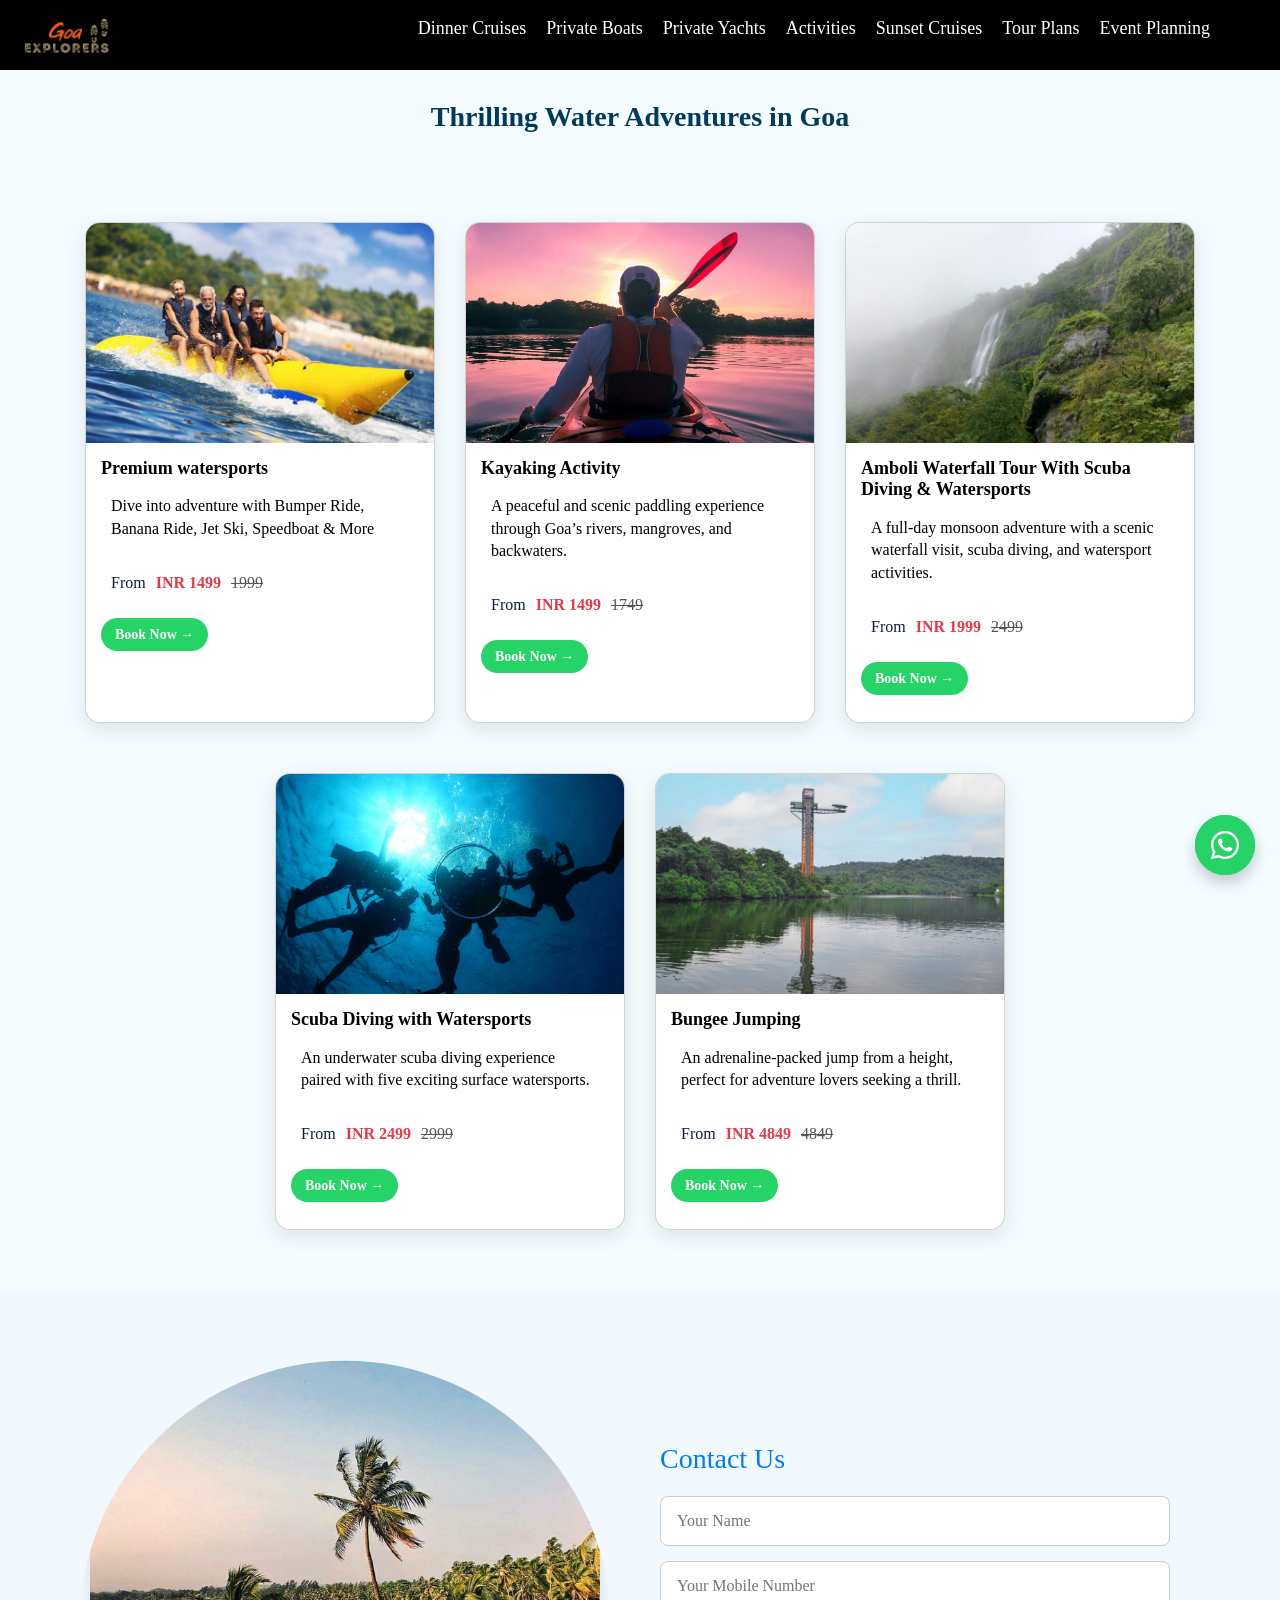
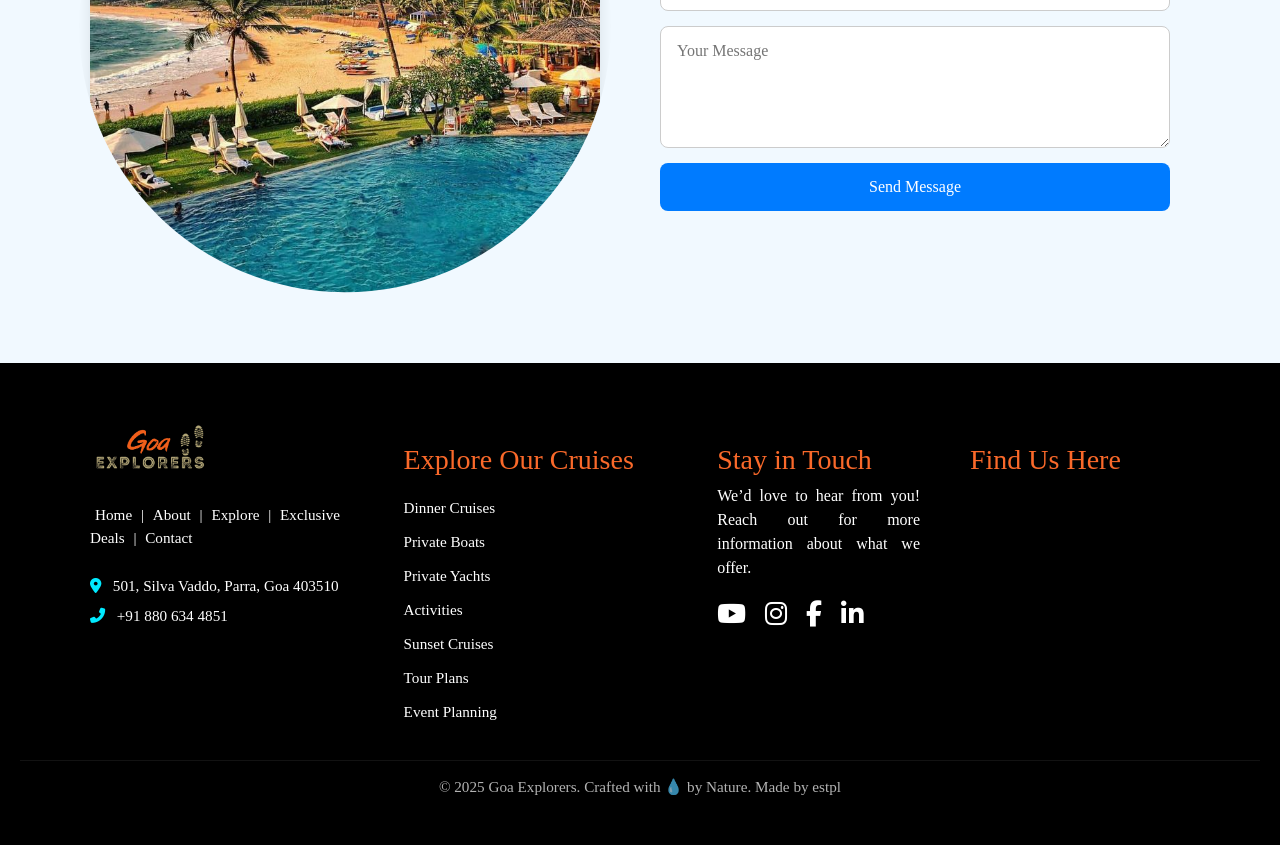
==== commit 9879767d: "contact form updated" ====
--- a/activities.html
+++ b/activities.html
@@ -168,25 +168,22 @@
 
  
 <!------------------------------ contact us section -->
-      <section id="contact-us" style="margin-top: 0;">
-        <div class="contact-section">
-          
-          <div class="contact-image">
-            <img src="./assets/images/contact.jpg" alt="Goa Adventure" />
-          </div>
-      
-          <div class="contact-form">
-            <h2>Contact Us</h2>
-            <form>
-              <input type="text" placeholder="Your Name" required />
-              <input type="email" placeholder="Your Email" required />
-              <textarea rows="4" placeholder="Your Message" required></textarea>
-              <button type="submit">Send Message</button>
-            </form>
-          </div>
-      
-        </div>
-      </section>
+   <section id="contact-us" style="margin-top: 0;">
+  <div class="contact-section">
+    <div class="contact-image">
+      <img src="./assets/images/contact.jpg" alt="Goa Adventure" loading="lazy" />
+    </div>
+    <div class="contact-form">
+      <h2>Contact Us</h2>
+      <form id="contactForm">
+        <input type="text" id="name" placeholder="Your Name" required />
+        <input type="tel" id="phone" placeholder="Your Mobile Number" required />
+        <textarea id="message" rows="4" placeholder="Your Message" required></textarea>
+        <button type="submit">Send Message</button>
+      </form>
+    </div>
+  </div>
+</section>
       
  
 <!--  WhatsApp Floating Button  -->
@@ -262,6 +259,8 @@
 <!------------------------------ footer end -->
   <script src="./assets/js/script.js"></script>
   <script src="./assets/js/script1.js"></script>
+  <script src="https://unpkg.com/swiper/swiper-bundle.min.js"></script>
+
   
 </body>
 </html>
--- a/assets/css/style.css
+++ b/assets/css/style.css
@@ -1071,9 +1071,10 @@
 /* ==================  CARD  ================== */
 
 .offer {
-  flex: 0 0 75vw;
-  max-width: 460px !important;
-  min-height: 350px; 
+  flex: 0 0 auto;
+  width: 300px;
+  max-width: 460px;
+  min-height: 350px;
   scroll-snap-align: start;
   background: #fff;
   border-radius: 14px;
@@ -1083,9 +1084,21 @@
   flex-direction: column;
   transition: transform 0.25s ease, box-shadow 0.25s ease;
 }
+
 @media (min-width: 600px) {
   .offer {
     flex: initial;
+  }
+}
+@media (min-width: 550px) {
+  .offer {
+    width: 300px;
+  }
+}
+
+@media (min-width: 768px) {
+  .offer {
+    width: 320px;
   }
 }
 .offer:hover {
